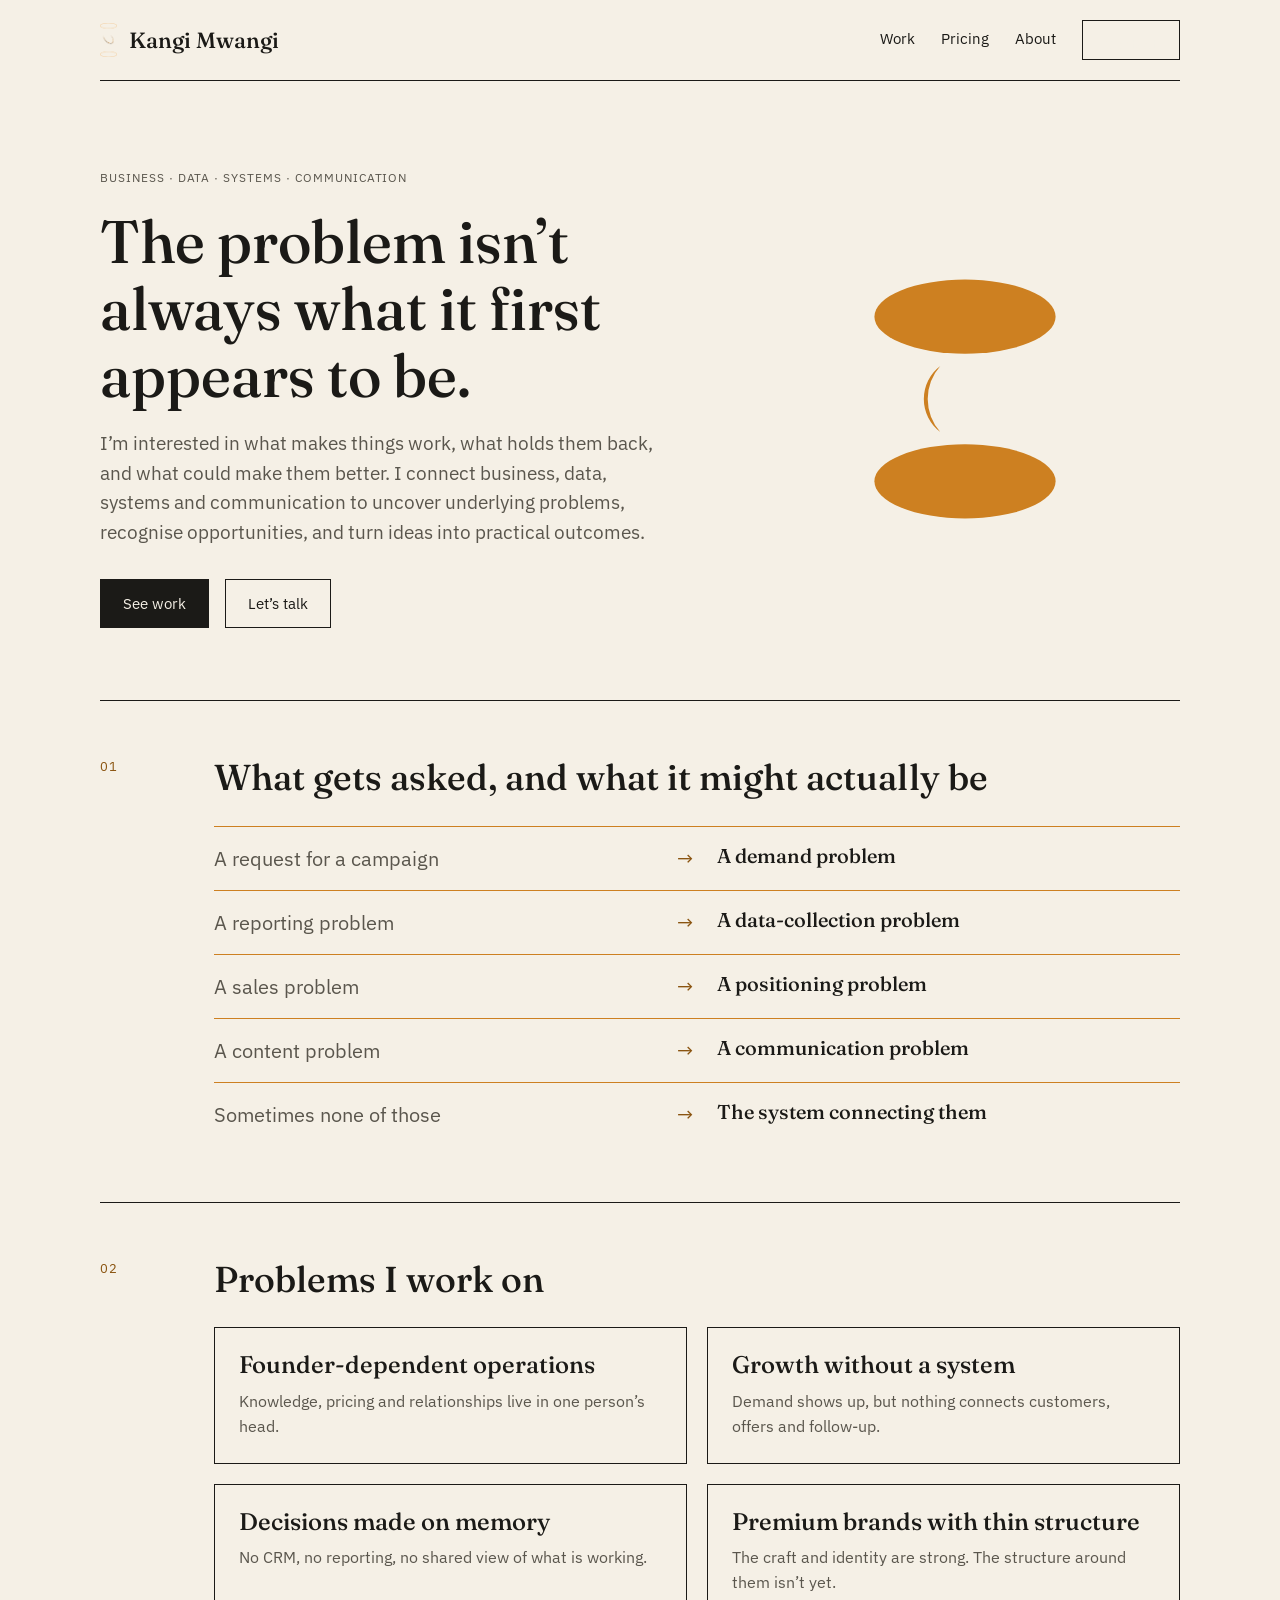
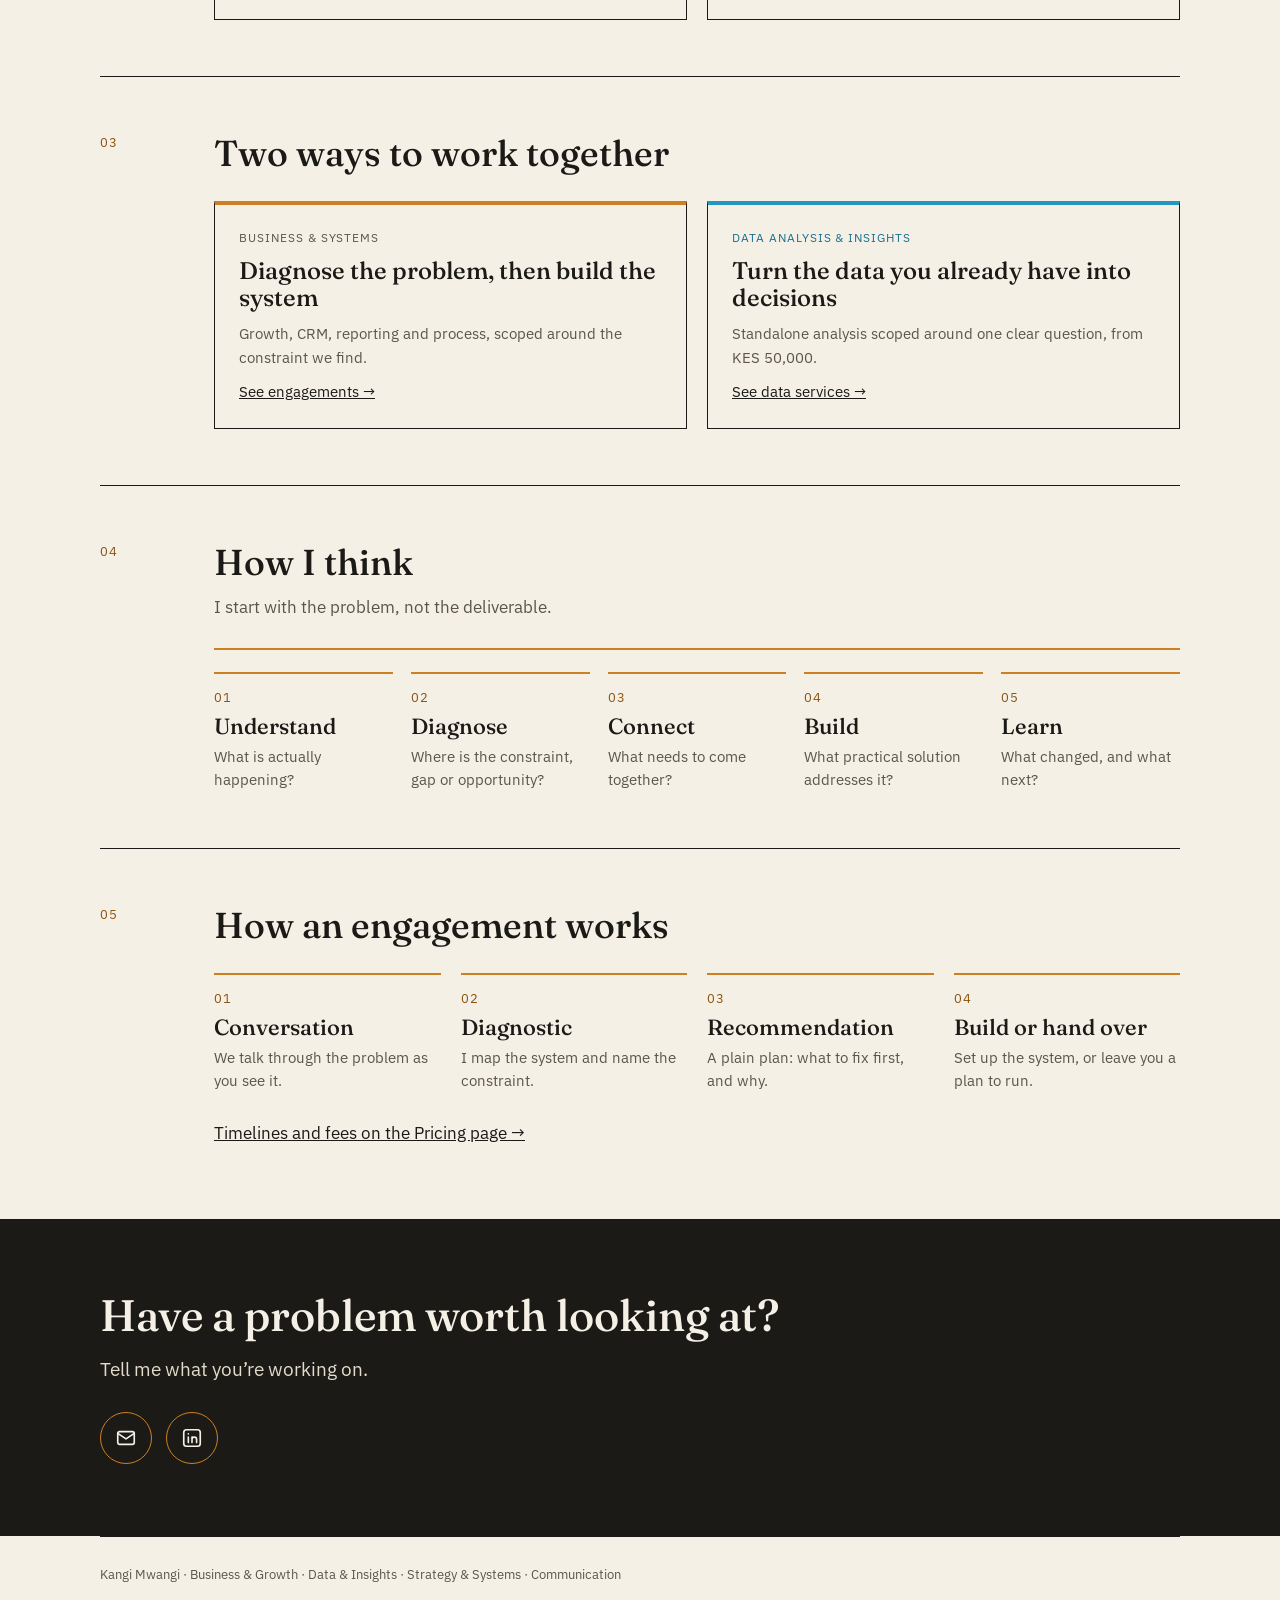
==== index.html @ bd49ee06 "Add files via upload" ====
<!doctype html><html lang="en"><head><meta charset="utf-8"><meta name="viewport" content="width=device-width,initial-scale=1"><title>Kangi Mwangi — Business, data, systems and communication</title><meta name="description" content="Business growth, systems and data analysis for small businesses and organisations whose problem is not fully defined yet."><link rel="icon" href="favicon.png"><link rel="preconnect" href="https://fonts.googleapis.com"><link href="https://fonts.googleapis.com/css2?family=Fraunces:wght@400;500&family=IBM+Plex+Sans:wght@400;500&display=swap" rel="stylesheet"><link rel="stylesheet" href="style.css"><script>document.documentElement.classList.add("js")</script></head><body><div class="w"><header class="nav"><a class="brand" href="index.html"><img src="logo-mark.png" alt="">Kangi Mwangi</a><nav><a href="work.html">Work</a><a href="pricing.html">Pricing</a><a href="about.html">About</a><a class="btn" href="#contact">Contact</a></nav></header></div><main><div class="w"><section class="hero"><div><div class="tag">Business · Data · Systems · Communication</div><h1>The problem isn’t always what it first appears to be.</h1><p class="mut">I’m interested in what makes things work, what holds them back, and what could make them better. I connect business, data, systems and communication to uncover underlying problems, recognise opportunities, and turn ideas into practical outcomes.</p><p style="margin-top:32px;display:flex;gap:16px;flex-wrap:wrap"><a class="btn" href="work.html">See work</a><a class="btn o" href="#contact">Let’s talk</a></p></div><svg class="mark" viewBox="0 0 34 34" role="img" aria-label="Kangi Mwangi logo mark"><ellipse class="t" cx="17" cy="7" rx="11" ry="4.5" fill="#CD8021"/><ellipse class="b" cx="17" cy="27" rx="11" ry="4.5" fill="#CD8021"/><path class="c" d="M14 13a5 5 0 0 0 0 8a6 6 0 0 1 0-8z" fill="#CD8021"/></svg></section>
<section class="sec"><div class="n">01</div><div><h2>What gets asked, and what it might actually be</h2><div style="margin-top:28px"><div class="row rv" style="--d:0.0s"><span class="mut">A request for a campaign</span><i>→</i><b>A demand problem</b></div><div class="row rv" style="--d:0.08s"><span class="mut">A reporting problem</span><i>→</i><b>A data-collection problem</b></div><div class="row rv" style="--d:0.16s"><span class="mut">A sales problem</span><i>→</i><b>A positioning problem</b></div><div class="row rv" style="--d:0.24s"><span class="mut">A content problem</span><i>→</i><b>A communication problem</b></div><div class="row rv" style="--d:0.32s"><span class="mut">Sometimes none of those</span><i>→</i><b>The system connecting them</b></div></div></div></section>
<section class="sec"><div class="n">02</div><div><h2>Problems I work on</h2><div class="g2"><div class="card rv" style="--d:0.0s"><h3>Founder-dependent operations</h3><p class="mut">Knowledge, pricing and relationships live in one person’s head.</p></div><div class="card rv" style="--d:0.08s"><h3>Growth without a system</h3><p class="mut">Demand shows up, but nothing connects customers, offers and follow-up.</p></div><div class="card rv" style="--d:0.16s"><h3>Decisions made on memory</h3><p class="mut">No CRM, no reporting, no shared view of what is working.</p></div><div class="card rv" style="--d:0.24s"><h3>Premium brands with thin structure</h3><p class="mut">The craft and identity are strong. The structure around them isn’t yet.</p></div></div></div></section>
<section class="sec"><div class="n">03</div><div><h2>Two ways to work together</h2><div class="g2"><div class="card pc rv"><div class="tag">Business &amp; systems</div><h3 style="margin:10px 0">Diagnose the problem, then build the system</h3><p class="mut">Growth, CRM, reporting and process, scoped around the constraint we find.</p><p><a href="pricing.html">See engagements →</a></p></div><div class="card pc d rv" style="--d:.1s"><div class="tag" style="color:var(--db)">Data Analysis &amp; Insights</div><h3 style="margin:10px 0">Turn the data you already have into decisions</h3><p class="mut">Standalone analysis scoped around one clear question, from KES 50,000.</p><p><a href="pricing.html#data">See data services →</a></p></div></div></div></section>
<section class="sec"><div class="n">04</div><div><h2>How I think</h2><p class="mut" style="margin:12px 0 28px">I start with the problem, not the deliverable.</p><div class="line"></div><div class="g5"><div class="st rv" style="--d:0.0s"><div class="n">01</div><h3>Understand</h3><p>What is actually happening?</p></div><div class="st rv" style="--d:0.12s"><div class="n">02</div><h3>Diagnose</h3><p>Where is the constraint, gap or opportunity?</p></div><div class="st rv" style="--d:0.24s"><div class="n">03</div><h3>Connect</h3><p>What needs to come together?</p></div><div class="st rv" style="--d:0.36s"><div class="n">04</div><h3>Build</h3><p>What practical solution addresses it?</p></div><div class="st rv" style="--d:0.48s"><div class="n">05</div><h3>Learn</h3><p>What changed, and what next?</p></div></div></div></section>
<section class="sec"><div class="n">05</div><div><h2>How an engagement works</h2><div class="g4"><div class="st rv" style="--d:0.0s"><div class="n">01</div><h3>Conversation</h3><p>We talk through the problem as you see it.</p></div><div class="st rv" style="--d:0.12s"><div class="n">02</div><h3>Diagnostic</h3><p>I map the system and name the constraint.</p></div><div class="st rv" style="--d:0.24s"><div class="n">03</div><h3>Recommendation</h3><p>A plain plan: what to fix first, and why.</p></div><div class="st rv" style="--d:0.36s"><div class="n">04</div><h3>Build or hand over</h3><p>Set up the system, or leave you a plan to run.</p></div></div><p style="margin-top:28px"><a href="pricing.html">Timelines and fees on the Pricing page →</a></p></div></section></div></main><section class="cta" id="contact"><div class="w"><h2>Have a problem worth looking at?</h2><p>Tell me what you’re working on.</p><div class="ic"><a href="mailto:kangivictormwangi@gmail.com" aria-label="Email Kangi"><svg width="22" height="22" viewBox="0 0 24 24" fill="none" stroke="currentColor" stroke-width="1.8" stroke-linecap="round" stroke-linejoin="round" aria-hidden="true"><rect x="3" y="5" width="18" height="14" rx="2"/><path d="M3 7l9 6 9-6"/></svg></a><a href="https://www.linkedin.com/in/kangi-mwangi" aria-label="Kangi on LinkedIn" target="_blank" rel="noopener"><svg width="22" height="22" viewBox="0 0 24 24" fill="none" stroke="currentColor" stroke-width="1.8" stroke-linecap="round" stroke-linejoin="round" aria-hidden="true"><rect x="3" y="3" width="18" height="18" rx="3"/><path d="M8 11v6M8 7.5v.01M12 17v-6M12 13.5c0-1.5 1-2.5 2.5-2.5S17 12 17 13.5V17"/></svg></a></div></div></section><div class="w"><footer>Kangi Mwangi · Business &amp; Growth · Data &amp; Insights · Strategy &amp; Systems · Communication</footer></div><script src="main.js"></script></body></html>
---- style.css ----
:root{--bg:#F5F0E6;--ink:#1B1A17;--mut:#5A564D;--gold:#CD8021;--dg:#8A5410;--blue:#2596BE;--db:#1B6F8F;--sand:#E4DCCB}
*{box-sizing:border-box}body{margin:0;background:var(--bg);color:var(--ink);font:400 17px/1.55 "IBM Plex Sans",system-ui,sans-serif}
h1,h2,h3{font-family:Fraunces,Georgia,serif;font-weight:500;margin:0;line-height:1.12}a{color:var(--ink)}
.w{max-width:1160px;margin:0 auto;padding:0 40px}.mut{color:var(--mut)}
.nav{display:flex;align-items:center;justify-content:space-between;flex-wrap:wrap;gap:12px;padding:20px 0;border-bottom:1px solid var(--ink)}
.brand{display:flex;align-items:center;gap:12px;text-decoration:none;font:500 22px Fraunces,serif}.brand img{height:34px;width:auto}
.nav nav{display:flex;align-items:center;gap:26px;font-size:15px}.nav nav a{text-decoration:none;padding-bottom:3px;background:linear-gradient(var(--gold),var(--gold)) 0 100%/0 2px no-repeat;transition:background-size .3s}
.nav nav a:hover,.nav nav a[aria-current]{background-size:100% 2px}
.btn{display:inline-block;padding:12px 22px;background:var(--ink);color:var(--bg)!important;text-decoration:none!important;font-size:15px;border:1px solid var(--ink);transition:transform .2s}.btn:hover{transform:translateY(-2px)}.btn.o{background:none;color:var(--ink)!important}
.tag{font-size:12px;letter-spacing:.08em;text-transform:uppercase;color:var(--mut)}
.hero{display:grid;grid-template-columns:1.4fr 1fr;gap:48px;align-items:center;padding:88px 0 72px}.hero h1{font-size:clamp(38px,5.4vw,60px);margin:20px 0}.hero p{font-size:19px;max-width:560px;margin:0}
.mark{width:100%;max-width:280px;margin:auto;overflow:visible}.mark *{transform-box:fill-box;transform-origin:center}
.mark .t{transform:translateY(calc(var(--p,0)*-26px))}.mark .b{transform:translateY(calc(var(--p,0)*26px))}.mark .c{transform:rotate(calc(var(--p,0)*70deg))}
.sec{display:grid;grid-template-columns:90px 1fr;gap:24px;padding:56px 0;border-top:1px solid var(--ink)}.n{font-size:13px;color:var(--dg);letter-spacing:.08em}
.sec h2,.ph h1{font-size:clamp(28px,3.6vw,36px)}.g2{display:grid;grid-template-columns:1fr 1fr;gap:20px;margin-top:28px}.g3{display:grid;grid-template-columns:repeat(3,1fr);gap:20px}.g4{display:grid;grid-template-columns:repeat(4,1fr);gap:20px;margin-top:28px}.g5{display:grid;grid-template-columns:repeat(5,1fr);gap:18px}
.card{border:1px solid var(--ink);padding:24px;transition:transform .25s,box-shadow .25s}.card:hover{transform:translateY(-4px);box-shadow:6px 6px 0 var(--gold)}.card.d:hover{box-shadow:6px 6px 0 var(--blue)}.card h3{font-size:24px}.card p{margin:10px 0 0;font-size:16px}
.row{display:grid;grid-template-columns:1fr 40px 1fr;padding:16px 0;border-top:1px solid var(--gold);font-size:20px}.row b{font:500 20px Fraunces,serif;color:var(--ink)}.row i{color:var(--dg);font-style:normal;transition:transform .5s}.js .row:not(.in) i{transform:translateX(-14px)}
.st{border-top:2px solid var(--gold);padding-top:14px}.st h3{font-size:22px;margin:6px 0}.st p{margin:0;font-size:15px;color:var(--mut)}
.line{height:2px;background:var(--gold);margin-bottom:22px;transform-origin:left;transition:transform 1.4s}.js .line:not(.in){transform:scaleX(0)}
.js .rv{opacity:0;transform:translateY(18px);transition:opacity .7s var(--d,0s),transform .7s var(--d,0s)}.js .rv.in{opacity:1;transform:none}
.cta{background:var(--ink);color:var(--bg);padding:72px 0}.cta h2{font-size:clamp(30px,4vw,44px)}.cta p{color:var(--sand);font-size:19px;margin:14px 0 28px}
.ic{display:flex;gap:14px}.ic a{display:inline-flex;width:52px;height:52px;align-items:center;justify-content:center;border:1px solid var(--gold);border-radius:50%;color:var(--bg);transition:background .2s,color .2s}.ic a:hover{background:var(--gold);color:var(--ink)}
footer{padding:28px 0;border-top:1px solid var(--ink);font-size:13px;color:var(--mut)}
.ph{padding:64px 0 40px}.ph h1{font-size:clamp(34px,5vw,54px);margin:14px 0}.ph p{font-size:19px;max-width:640px;color:var(--mut);margin:0}
.ent{display:grid;grid-template-columns:1fr 1.1fr;gap:36px}.ent img{width:100%;height:100%;min-height:240px;max-height:340px;object-fit:cover;background:var(--sand)}.ent img.lg{object-fit:contain;padding:48px}
.ent h2{font-size:32px;margin:12px 0}.pill{border:1px solid var(--gold);color:var(--dg);font:12px "IBM Plex Sans";padding:3px 10px;margin-left:10px;vertical-align:middle}
.stat{font:500 28px Fraunces,serif;margin:16px 0 0}details{margin-top:18px;border-top:1px solid var(--gold);padding-top:12px}summary{cursor:pointer;font-weight:500}details p,details ul{font-size:16px;color:var(--mut)}
.pc .pr{font:500 22px Fraunces,serif;color:var(--dg);margin:0 0 14px}.d .pr{color:var(--db)}.pc{border-top:4px solid var(--gold)}.pc.d{border-top-color:var(--blue)}.pc p{font-size:15px;line-height:1.6}
@media(max-width:800px){.w{padding:0 22px}.hero,.ent,.g2,.g3,.g4,.g5,.sec{grid-template-columns:1fr}.sec{gap:10px}.mark{max-width:160px}}
@media(prefers-reduced-motion:reduce){*{transition:none!important}}
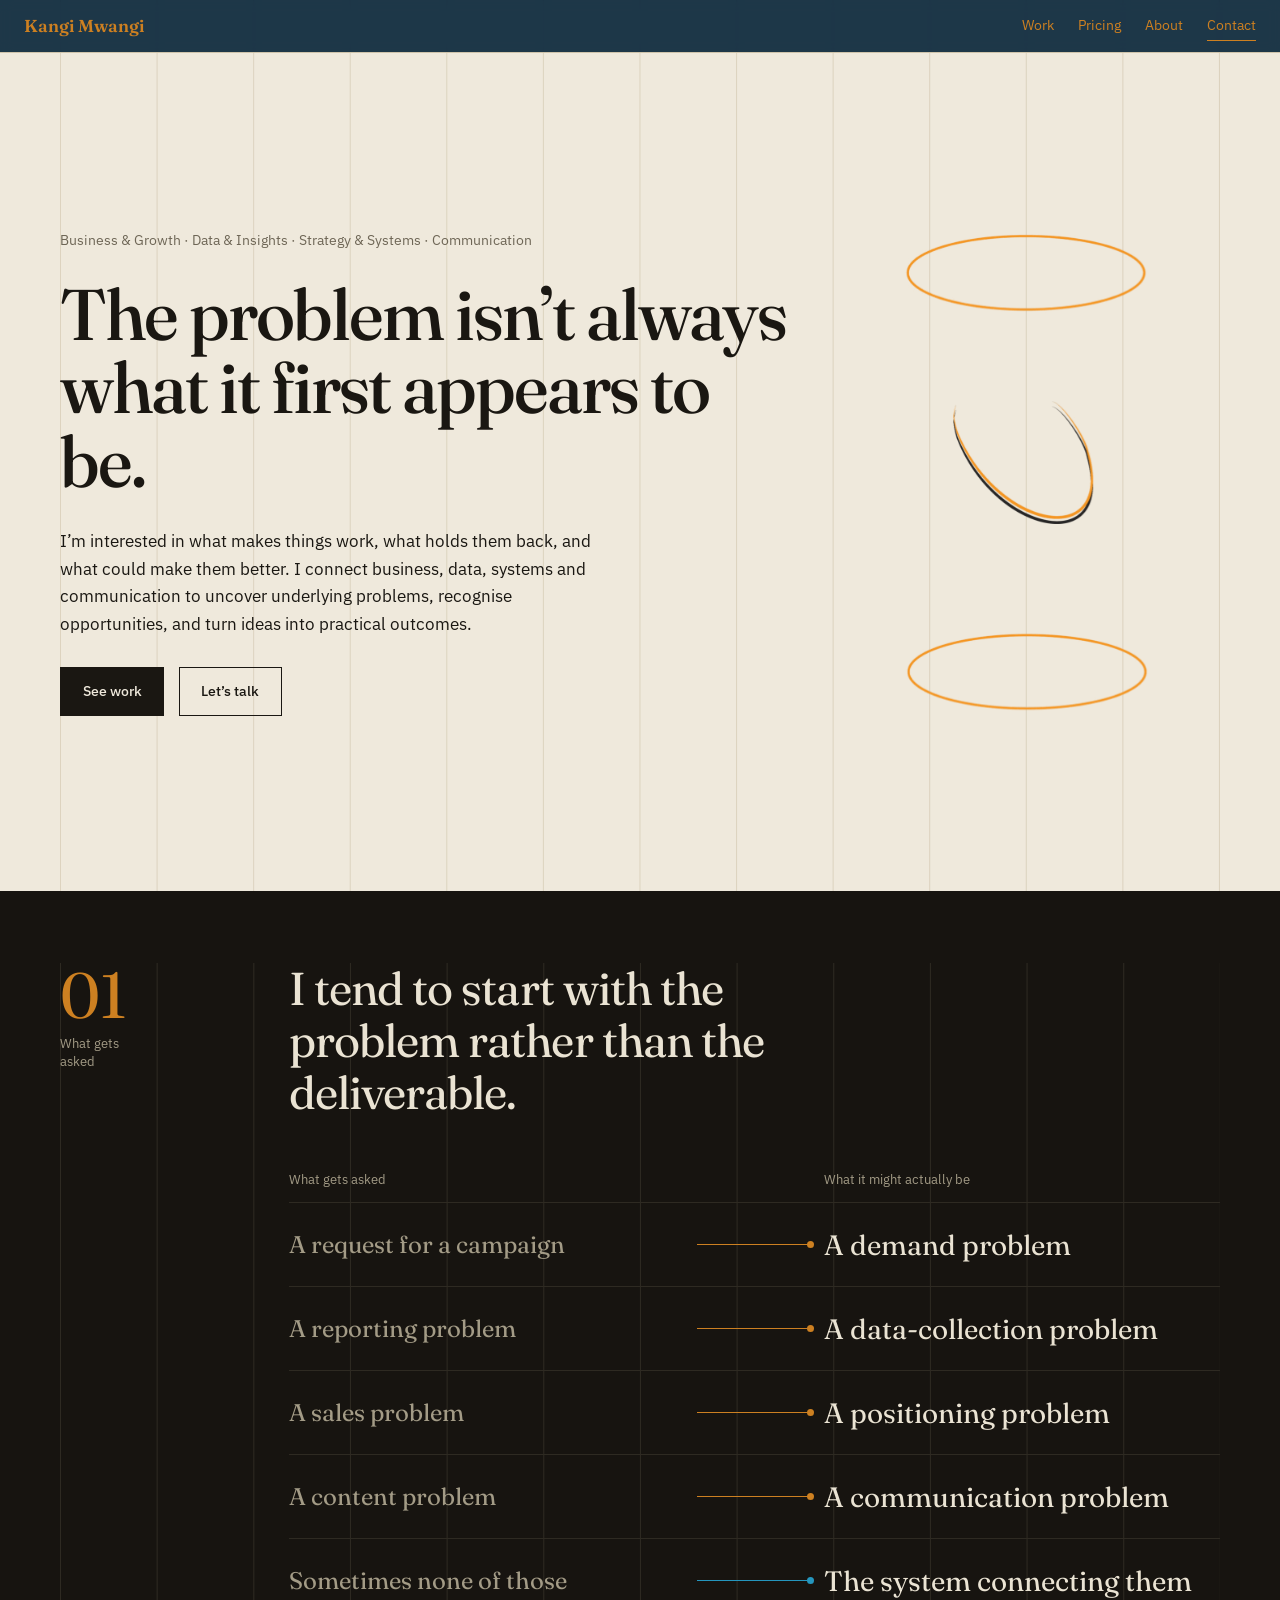
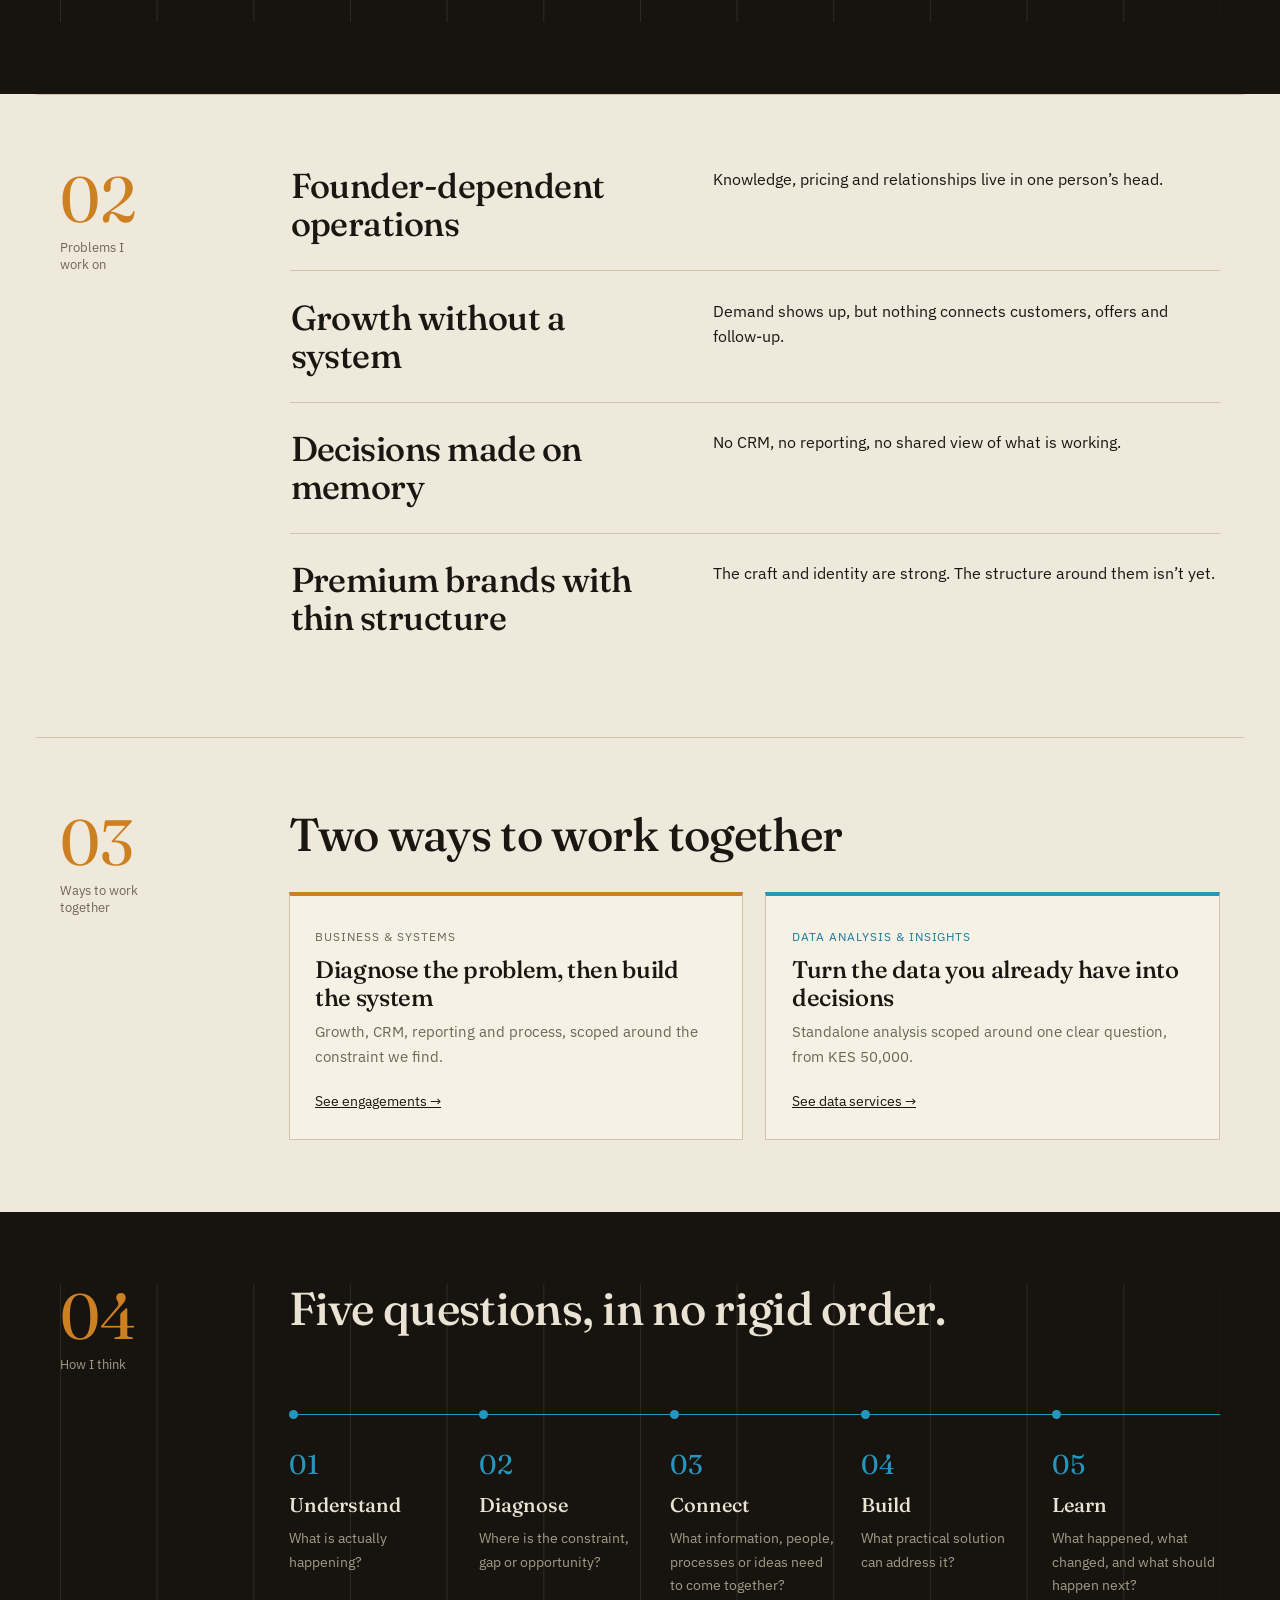
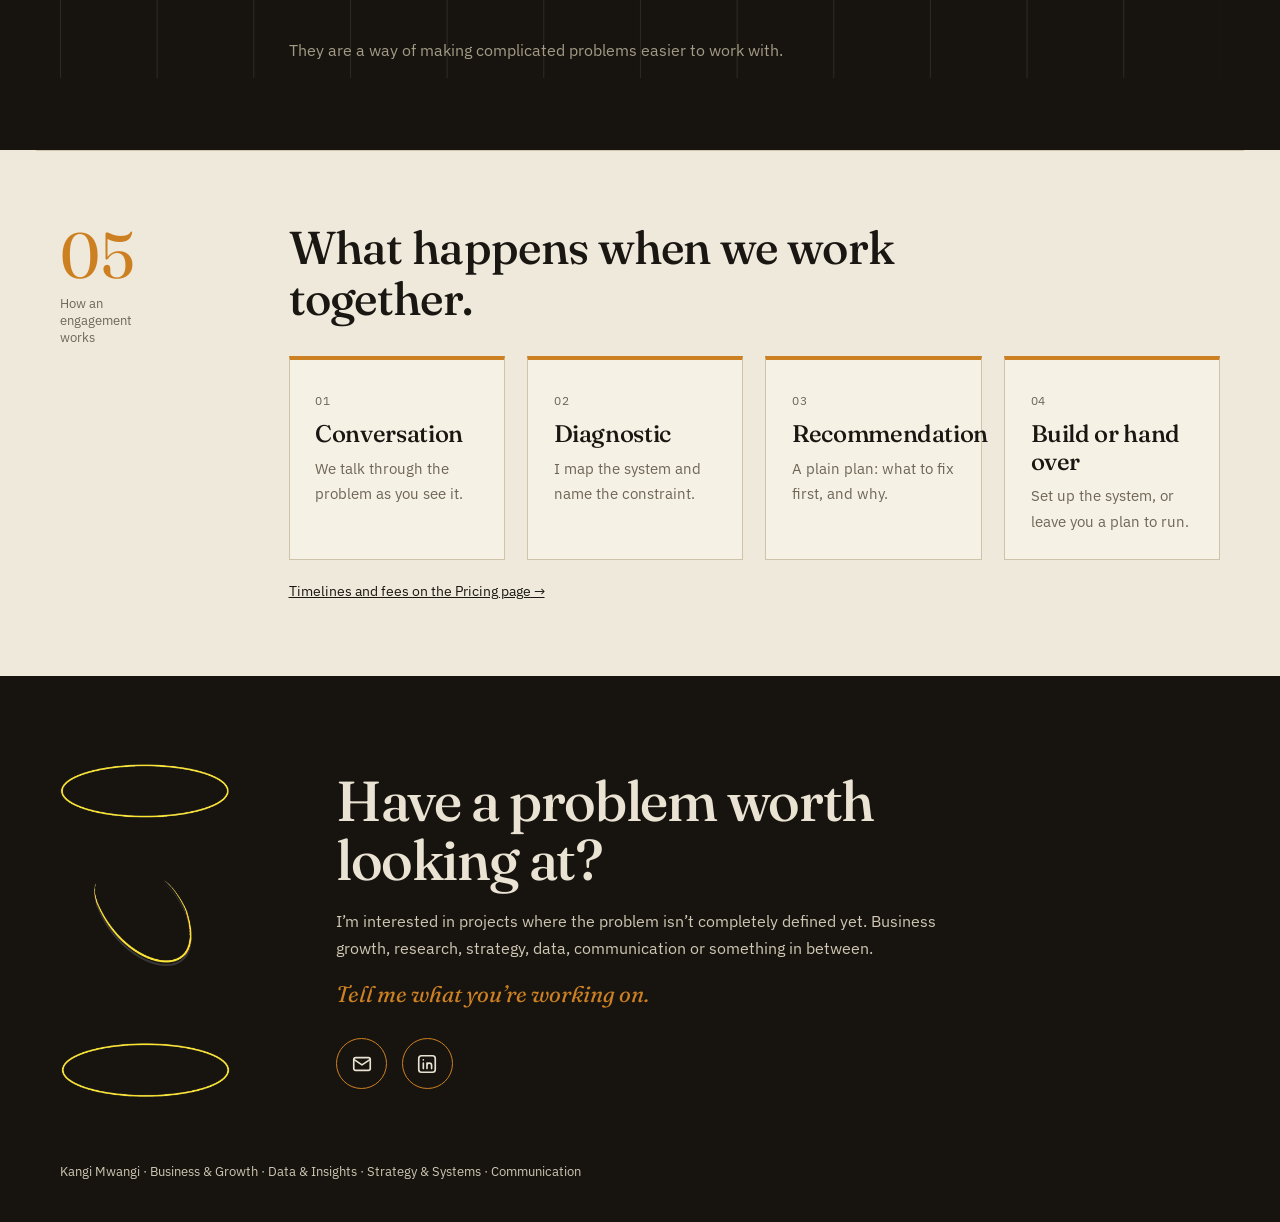
==== commit f866af3f: "Add files via upload" ====
--- a/index.html
+++ b/index.html
@@ -1,6 +1,36 @@
-<!doctype html><html lang="en"><head><meta charset="utf-8"><meta name="viewport" content="width=device-width,initial-scale=1"><title>Kangi Mwangi — Business, data, systems and communication</title><meta name="description" content="Business growth, systems and data analysis for small businesses and organisations whose problem is not fully defined yet."><link rel="icon" href="favicon.png"><link rel="preconnect" href="https://fonts.googleapis.com"><link href="https://fonts.googleapis.com/css2?family=Fraunces:wght@400;500&family=IBM+Plex+Sans:wght@400;500&display=swap" rel="stylesheet"><link rel="stylesheet" href="style.css"><script>document.documentElement.classList.add("js")</script></head><body><div class="w"><header class="nav"><a class="brand" href="index.html"><img src="logo-mark.png" alt="">Kangi Mwangi</a><nav><a href="work.html">Work</a><a href="pricing.html">Pricing</a><a href="about.html">About</a><a class="btn" href="#contact">Contact</a></nav></header></div><main><div class="w"><section class="hero"><div><div class="tag">Business · Data · Systems · Communication</div><h1>The problem isn’t always what it first appears to be.</h1><p class="mut">I’m interested in what makes things work, what holds them back, and what could make them better. I connect business, data, systems and communication to uncover underlying problems, recognise opportunities, and turn ideas into practical outcomes.</p><p style="margin-top:32px;display:flex;gap:16px;flex-wrap:wrap"><a class="btn" href="work.html">See work</a><a class="btn o" href="#contact">Let’s talk</a></p></div><svg class="mark" viewBox="0 0 34 34" role="img" aria-label="Kangi Mwangi logo mark"><ellipse class="t" cx="17" cy="7" rx="11" ry="4.5" fill="#CD8021"/><ellipse class="b" cx="17" cy="27" rx="11" ry="4.5" fill="#CD8021"/><path class="c" d="M14 13a5 5 0 0 0 0 8a6 6 0 0 1 0-8z" fill="#CD8021"/></svg></section>
-<section class="sec"><div class="n">01</div><div><h2>What gets asked, and what it might actually be</h2><div style="margin-top:28px"><div class="row rv" style="--d:0.0s"><span class="mut">A request for a campaign</span><i>→</i><b>A demand problem</b></div><div class="row rv" style="--d:0.08s"><span class="mut">A reporting problem</span><i>→</i><b>A data-collection problem</b></div><div class="row rv" style="--d:0.16s"><span class="mut">A sales problem</span><i>→</i><b>A positioning problem</b></div><div class="row rv" style="--d:0.24s"><span class="mut">A content problem</span><i>→</i><b>A communication problem</b></div><div class="row rv" style="--d:0.32s"><span class="mut">Sometimes none of those</span><i>→</i><b>The system connecting them</b></div></div></div></section>
-<section class="sec"><div class="n">02</div><div><h2>Problems I work on</h2><div class="g2"><div class="card rv" style="--d:0.0s"><h3>Founder-dependent operations</h3><p class="mut">Knowledge, pricing and relationships live in one person’s head.</p></div><div class="card rv" style="--d:0.08s"><h3>Growth without a system</h3><p class="mut">Demand shows up, but nothing connects customers, offers and follow-up.</p></div><div class="card rv" style="--d:0.16s"><h3>Decisions made on memory</h3><p class="mut">No CRM, no reporting, no shared view of what is working.</p></div><div class="card rv" style="--d:0.24s"><h3>Premium brands with thin structure</h3><p class="mut">The craft and identity are strong. The structure around them isn’t yet.</p></div></div></div></section>
-<section class="sec"><div class="n">03</div><div><h2>Two ways to work together</h2><div class="g2"><div class="card pc rv"><div class="tag">Business &amp; systems</div><h3 style="margin:10px 0">Diagnose the problem, then build the system</h3><p class="mut">Growth, CRM, reporting and process, scoped around the constraint we find.</p><p><a href="pricing.html">See engagements →</a></p></div><div class="card pc d rv" style="--d:.1s"><div class="tag" style="color:var(--db)">Data Analysis &amp; Insights</div><h3 style="margin:10px 0">Turn the data you already have into decisions</h3><p class="mut">Standalone analysis scoped around one clear question, from KES 50,000.</p><p><a href="pricing.html#data">See data services →</a></p></div></div></div></section>
-<section class="sec"><div class="n">04</div><div><h2>How I think</h2><p class="mut" style="margin:12px 0 28px">I start with the problem, not the deliverable.</p><div class="line"></div><div class="g5"><div class="st rv" style="--d:0.0s"><div class="n">01</div><h3>Understand</h3><p>What is actually happening?</p></div><div class="st rv" style="--d:0.12s"><div class="n">02</div><h3>Diagnose</h3><p>Where is the constraint, gap or opportunity?</p></div><div class="st rv" style="--d:0.24s"><div class="n">03</div><h3>Connect</h3><p>What needs to come together?</p></div><div class="st rv" style="--d:0.36s"><div class="n">04</div><h3>Build</h3><p>What practical solution addresses it?</p></div><div class="st rv" style="--d:0.48s"><div class="n">05</div><h3>Learn</h3><p>What changed, and what next?</p></div></div></div></section>
-<section class="sec"><div class="n">05</div><div><h2>How an engagement works</h2><div class="g4"><div class="st rv" style="--d:0.0s"><div class="n">01</div><h3>Conversation</h3><p>We talk through the problem as you see it.</p></div><div class="st rv" style="--d:0.12s"><div class="n">02</div><h3>Diagnostic</h3><p>I map the system and name the constraint.</p></div><div class="st rv" style="--d:0.24s"><div class="n">03</div><h3>Recommendation</h3><p>A plain plan: what to fix first, and why.</p></div><div class="st rv" style="--d:0.36s"><div class="n">04</div><h3>Build or hand over</h3><p>Set up the system, or leave you a plan to run.</p></div></div><p style="margin-top:28px"><a href="pricing.html">Timelines and fees on the Pricing page →</a></p></div></section></div></main><section class="cta" id="contact"><div class="w"><h2>Have a problem worth looking at?</h2><p>Tell me what you’re working on.</p><div class="ic"><a href="mailto:kangivictormwangi@gmail.com" aria-label="Email Kangi"><svg width="22" height="22" viewBox="0 0 24 24" fill="none" stroke="currentColor" stroke-width="1.8" stroke-linecap="round" stroke-linejoin="round" aria-hidden="true"><rect x="3" y="5" width="18" height="14" rx="2"/><path d="M3 7l9 6 9-6"/></svg></a><a href="https://www.linkedin.com/in/kangi-mwangi" aria-label="Kangi on LinkedIn" target="_blank" rel="noopener"><svg width="22" height="22" viewBox="0 0 24 24" fill="none" stroke="currentColor" stroke-width="1.8" stroke-linecap="round" stroke-linejoin="round" aria-hidden="true"><rect x="3" y="3" width="18" height="18" rx="3"/><path d="M8 11v6M8 7.5v.01M12 17v-6M12 13.5c0-1.5 1-2.5 2.5-2.5S17 12 17 13.5V17"/></svg></a></div></div></section><div class="w"><footer>Kangi Mwangi · Business &amp; Growth · Data &amp; Insights · Strategy &amp; Systems · Communication</footer></div><script src="main.js"></script></body></html>+<!DOCTYPE html>
+<html lang="en">
+<head>
+<meta charset="UTF-8">
+<meta name="viewport" content="width=device-width, initial-scale=1.0">
+<title>Kangi Mwangi — Business, data, systems and communication</title><meta name="description" content="Business growth, systems and data analysis for small businesses and organisations.">
+<link rel="preconnect" href="https://fonts.googleapis.com">
+<link rel="preconnect" href="https://fonts.gstatic.com" crossorigin>
+<link href="https://fonts.googleapis.com/css2?family=Fraunces:ital,opsz,wght@0,9..144,400;0,9..144,500;0,9..144,600;1,9..144,400;1,9..144,500&family=IBM+Plex+Sans:wght@400;500;600&display=swap" rel="stylesheet">
+<link rel="stylesheet" href="style.css">
+<link rel="icon" href="favicon.png" type="image/x-icon">   
+</head><body><div class="gridlines" aria-hidden="true"></div><div class="gridglow" aria-hidden="true"></div><nav class="topnav" aria-label="Main"><a class="wordmark" href="index.html"><span>Kangi Mwangi</span></a><div class="navlinks"><a href="work.html">Work</a><a href="pricing.html">Pricing</a><a href="about.html">About</a><a href="#contact">Contact</a></div></nav><header id="top" class="hero"><div class="hero-text"><p class="kicker rise" style="--i:1">Business &amp; Growth · Data &amp; Insights · Strategy &amp; Systems · Communication</p><h1 class="rise" style="--i:2">The problem isn’t always what it first appears to be.</h1><p class="lede rise" style="--i:3">I’m interested in what makes things work, what holds them back, and what could make them better. I connect business, data, systems and communication to uncover underlying problems, recognise opportunities, and turn ideas into practical outcomes.</p><div class="actions rise" style="--i:4"><a class="btn btn-solid" href="work.html">See work</a><a class="btn" href="#contact">Let’s talk</a></div></div><div class="hero-mark" aria-hidden="true">
+    <div class="mark">
+      <span class="p p-top"><img src="mark-top.png" alt=""></span>
+      <span class="p p-mid"><img src="mark-mid.png" alt=""></span>
+      <span class="p p-bot"><img src="mark-bot.png" alt=""></span>
+    </div>
+  </div>
+</header><main><section id="reframe" class="dark"><div class="row"><div class="rail"><span class="rail-num">01</span><span class="rail-label">What gets asked</span></div><div class="main wide"><p class="big-lede">I tend to start with the problem rather than the deliverable.</p><div class="reframe diagram" data-reveal>
+        <div class="rf-head"><span>What gets asked</span><span></span><span>What it might actually be</span></div>
+        <div class="rf-row" style="--d:.1s"><span class="rf-ask">A request for a campaign</span><span class="rf-line"></span><span class="rf-real">A demand problem</span></div>
+        <div class="rf-row" style="--d:.4s"><span class="rf-ask">A reporting problem</span><span class="rf-line"></span><span class="rf-real">A data-collection problem</span></div>
+        <div class="rf-row" style="--d:.7s"><span class="rf-ask">A sales problem</span><span class="rf-line"></span><span class="rf-real">A positioning problem</span></div>
+        <div class="rf-row" style="--d:1s"><span class="rf-ask">A content problem</span><span class="rf-line"></span><span class="rf-real">A communication problem</span></div>
+        <div class="rf-row last" style="--d:1.4s"><span class="rf-ask">Sometimes none of those</span><span class="rf-line"></span><span class="rf-real">The system connecting them</span></div>
+      </div></div></div></section><section id="problems"><div class="row"><div class="rail"><span class="rail-num">02</span><span class="rail-label">Problems I work on</span></div><div class="main wide"><article class="focus-item"><h3>Founder-dependent operations</h3><div><p>Knowledge, pricing and relationships live in one person’s head.</p></div></article><article class="focus-item"><h3>Growth without a system</h3><div><p>Demand shows up, but nothing connects customers, offers and follow-up.</p></div></article><article class="focus-item"><h3>Decisions made on memory</h3><div><p>No CRM, no reporting, no shared view of what is working.</p></div></article><article class="focus-item"><h3>Premium brands with thin structure</h3><div><p>The craft and identity are strong. The structure around them isn’t yet.</p></div></article></div></div></section><section id="ways"><div class="row"><div class="rail"><span class="rail-num">03</span><span class="rail-label">Ways to work together</span></div><div class="main wide"><h3 class="section-title">Two ways to work together</h3><div class="g2c" data-reveal><div class="card " style="--i:0"><span class="k">Business &amp; systems</span><h3>Diagnose the problem, then build the system</h3><p>Growth, CRM, reporting and process, scoped around the constraint we find.</p><a class="more" href="pricing.html">See engagements →</a></div><div class="card d" style="--i:1"><span class="k">Data Analysis &amp; Insights</span><h3>Turn the data you already have into decisions</h3><p>Standalone analysis scoped around one clear question, from KES 50,000.</p><a class="more" href="pricing.html#data">See data services →</a></div></div></div></div></section><section id="think" class="dark"><div class="row"><div class="rail"><span class="rail-num">04</span><span class="rail-label">How I think</span></div><div class="main wide"><h3 class="section-title">Five questions, in no rigid order.</h3><ol class="steps diagram" data-reveal>
+        <li style="--d:.2s"><span class="pnum">01</span><strong>Understand</strong><p>What is actually happening?</p></li>
+        <li style="--d:.6s"><span class="pnum">02</span><strong>Diagnose</strong><p>Where is the constraint, gap or opportunity?</p></li>
+        <li style="--d:1s"><span class="pnum">03</span><strong>Connect</strong><p>What information, people, processes or ideas need to come together?</p></li>
+        <li style="--d:1.4s"><span class="pnum">04</span><strong>Build</strong><p>What practical solution can address it?</p></li>
+        <li style="--d:1.8s"><span class="pnum">05</span><strong>Learn</strong><p>What happened, what changed, and what should happen next?</p></li>
+      </ol><p class="quiet">They are a way of making complicated problems easier to work with.</p></div></div></section><section id="engage"><div class="row"><div class="rail"><span class="rail-num">05</span><span class="rail-label">How an engagement works</span></div><div class="main wide"><h3 class="section-title">What happens when we work together.</h3><div class="g4c" data-reveal><div class="card " style="--i:0"><span class="k">01</span><h3>Conversation</h3><p>We talk through the problem as you see it.</p></div><div class="card " style="--i:1"><span class="k">02</span><h3>Diagnostic</h3><p>I map the system and name the constraint.</p></div><div class="card " style="--i:2"><span class="k">03</span><h3>Recommendation</h3><p>A plain plan: what to fix first, and why.</p></div><div class="card " style="--i:3"><span class="k">04</span><h3>Build or hand over</h3><p>Set up the system, or leave you a plan to run.</p></div></div><a class="more" href="pricing.html">Timelines and fees on the Pricing page →</a></div></div></section></main><footer id="contact" class="dark contact"><div class="contact-in"><div class="foot-mark mark" aria-hidden="true" data-reveal>
+      <span class="p p-top"><img src="mark-top.png" alt=""></span>
+      <span class="p p-mid"><img src="mark-mid.png" alt=""></span>
+      <span class="p p-bot"><img src="mark-bot.png" alt=""></span>
+    </div><div><h2>Have a problem worth looking at?</h2><p>I’m interested in projects where the problem isn’t completely defined yet. Business growth, research, strategy, data, communication or something in between.</p><p class="ask">Tell me what you’re working on.</p><div class="ic"><a href="mailto:kangivictormwangi@gmail.com" aria-label="Email Kangi"><svg width="22" height="22" viewBox="0 0 24 24" fill="none" stroke="currentColor" stroke-width="1.8" stroke-linecap="round" stroke-linejoin="round" aria-hidden="true"><rect x="3" y="5" width="18" height="14" rx="2"/><path d="M3 7l9 6 9-6"/></svg></a><a href="https://linkedin.com/in/kangi-mwangi" aria-label="Kangi on LinkedIn" target="_blank" rel="noopener"><svg width="22" height="22" viewBox="0 0 24 24" fill="none" stroke="currentColor" stroke-width="1.8" stroke-linecap="round" stroke-linejoin="round" aria-hidden="true"><rect x="3" y="3" width="18" height="18" rx="3"/><path d="M8 11v6M8 7.5v.01M12 17v-6M12 13.5c0-1.5 1-2.5 2.5-2.5S17 12 17 13.5V17"/></svg></a></div></div></div><p class="foot-line">Kangi Mwangi · Business &amp; Growth · Data &amp; Insights · Strategy &amp; Systems · Communication</p></footer><script src="main.js" defer></script></body></html>
--- a/style.css
+++ b/style.css
@@ -1,30 +1,303 @@
-:root{--bg:#F5F0E6;--ink:#1B1A17;--mut:#5A564D;--gold:#CD8021;--dg:#8A5410;--blue:#2596BE;--db:#1B6F8F;--sand:#E4DCCB}
-*{box-sizing:border-box}body{margin:0;background:var(--bg);color:var(--ink);font:400 17px/1.55 "IBM Plex Sans",system-ui,sans-serif}
-h1,h2,h3{font-family:Fraunces,Georgia,serif;font-weight:500;margin:0;line-height:1.12}a{color:var(--ink)}
-.w{max-width:1160px;margin:0 auto;padding:0 40px}.mut{color:var(--mut)}
-.nav{display:flex;align-items:center;justify-content:space-between;flex-wrap:wrap;gap:12px;padding:20px 0;border-bottom:1px solid var(--ink)}
-.brand{display:flex;align-items:center;gap:12px;text-decoration:none;font:500 22px Fraunces,serif}.brand img{height:34px;width:auto}
-.nav nav{display:flex;align-items:center;gap:26px;font-size:15px}.nav nav a{text-decoration:none;padding-bottom:3px;background:linear-gradient(var(--gold),var(--gold)) 0 100%/0 2px no-repeat;transition:background-size .3s}
-.nav nav a:hover,.nav nav a[aria-current]{background-size:100% 2px}
-.btn{display:inline-block;padding:12px 22px;background:var(--ink);color:var(--bg)!important;text-decoration:none!important;font-size:15px;border:1px solid var(--ink);transition:transform .2s}.btn:hover{transform:translateY(-2px)}.btn.o{background:none;color:var(--ink)!important}
-.tag{font-size:12px;letter-spacing:.08em;text-transform:uppercase;color:var(--mut)}
-.hero{display:grid;grid-template-columns:1.4fr 1fr;gap:48px;align-items:center;padding:88px 0 72px}.hero h1{font-size:clamp(38px,5.4vw,60px);margin:20px 0}.hero p{font-size:19px;max-width:560px;margin:0}
-.mark{width:100%;max-width:280px;margin:auto;overflow:visible}.mark *{transform-box:fill-box;transform-origin:center}
-.mark .t{transform:translateY(calc(var(--p,0)*-26px))}.mark .b{transform:translateY(calc(var(--p,0)*26px))}.mark .c{transform:rotate(calc(var(--p,0)*70deg))}
-.sec{display:grid;grid-template-columns:90px 1fr;gap:24px;padding:56px 0;border-top:1px solid var(--ink)}.n{font-size:13px;color:var(--dg);letter-spacing:.08em}
-.sec h2,.ph h1{font-size:clamp(28px,3.6vw,36px)}.g2{display:grid;grid-template-columns:1fr 1fr;gap:20px;margin-top:28px}.g3{display:grid;grid-template-columns:repeat(3,1fr);gap:20px}.g4{display:grid;grid-template-columns:repeat(4,1fr);gap:20px;margin-top:28px}.g5{display:grid;grid-template-columns:repeat(5,1fr);gap:18px}
-.card{border:1px solid var(--ink);padding:24px;transition:transform .25s,box-shadow .25s}.card:hover{transform:translateY(-4px);box-shadow:6px 6px 0 var(--gold)}.card.d:hover{box-shadow:6px 6px 0 var(--blue)}.card h3{font-size:24px}.card p{margin:10px 0 0;font-size:16px}
-.row{display:grid;grid-template-columns:1fr 40px 1fr;padding:16px 0;border-top:1px solid var(--gold);font-size:20px}.row b{font:500 20px Fraunces,serif;color:var(--ink)}.row i{color:var(--dg);font-style:normal;transition:transform .5s}.js .row:not(.in) i{transform:translateX(-14px)}
-.st{border-top:2px solid var(--gold);padding-top:14px}.st h3{font-size:22px;margin:6px 0}.st p{margin:0;font-size:15px;color:var(--mut)}
-.line{height:2px;background:var(--gold);margin-bottom:22px;transform-origin:left;transition:transform 1.4s}.js .line:not(.in){transform:scaleX(0)}
-.js .rv{opacity:0;transform:translateY(18px);transition:opacity .7s var(--d,0s),transform .7s var(--d,0s)}.js .rv.in{opacity:1;transform:none}
-.cta{background:var(--ink);color:var(--bg);padding:72px 0}.cta h2{font-size:clamp(30px,4vw,44px)}.cta p{color:var(--sand);font-size:19px;margin:14px 0 28px}
-.ic{display:flex;gap:14px}.ic a{display:inline-flex;width:52px;height:52px;align-items:center;justify-content:center;border:1px solid var(--gold);border-radius:50%;color:var(--bg);transition:background .2s,color .2s}.ic a:hover{background:var(--gold);color:var(--ink)}
-footer{padding:28px 0;border-top:1px solid var(--ink);font-size:13px;color:var(--mut)}
-.ph{padding:64px 0 40px}.ph h1{font-size:clamp(34px,5vw,54px);margin:14px 0}.ph p{font-size:19px;max-width:640px;color:var(--mut);margin:0}
-.ent{display:grid;grid-template-columns:1fr 1.1fr;gap:36px}.ent img{width:100%;height:100%;min-height:240px;max-height:340px;object-fit:cover;background:var(--sand)}.ent img.lg{object-fit:contain;padding:48px}
-.ent h2{font-size:32px;margin:12px 0}.pill{border:1px solid var(--gold);color:var(--dg);font:12px "IBM Plex Sans";padding:3px 10px;margin-left:10px;vertical-align:middle}
-.stat{font:500 28px Fraunces,serif;margin:16px 0 0}details{margin-top:18px;border-top:1px solid var(--gold);padding-top:12px}summary{cursor:pointer;font-weight:500}details p,details ul{font-size:16px;color:var(--mut)}
-.pc .pr{font:500 22px Fraunces,serif;color:var(--dg);margin:0 0 14px}.d .pr{color:var(--db)}.pc{border-top:4px solid var(--gold)}.pc.d{border-top-color:var(--blue)}.pc p{font-size:15px;line-height:1.6}
-@media(max-width:800px){.w{padding:0 22px}.hero,.ent,.g2,.g3,.g4,.g5,.sec{grid-template-columns:1fr}.sec{gap:10px}.mark{max-width:160px}}
-@media(prefers-reduced-motion:reduce){*{transition:none!important}}
+:root{
+  --paper:#EFE9DC;
+  --ink:#1A1712;
+  --gold:#CD8021;
+  --blue:#2596BE;
+  --blue-ink:#1B7A9C;
+  --line:#CFC4AB;
+  --muted:#6E6656;
+  --panel:#171410;
+  --panel-text:#EAE3D3;
+  --panel-muted:#A39B86;
+  --panel-line:#2E2A22;
+  --serif:"Fraunces", Georgia, serif;
+  --sans:"IBM Plex Sans", Helvetica, Arial, sans-serif;
+  --wrap:calc(1160px + 3rem);
+}
+*{box-sizing:border-box;margin:0;padding:0}
+html{scroll-behavior:smooth;scroll-padding-top:72px}
+body{font-family:var(--sans);background:var(--paper);color:var(--ink);line-height:1.65;font-size:16px;-webkit-font-smoothing:antialiased}
+a{color:inherit}
+img{max-width:100%}
+:focus-visible{outline:2px solid var(--blue);outline-offset:3px}
+h1,h2,h3{font-family:var(--serif);font-weight:500;letter-spacing:-.015em}
+h4{font-family:var(--sans);font-weight:600;font-size:.9rem;color:var(--blue-ink);margin:1.7rem 0 .5rem}
+p{margin-bottom:.9rem;max-width:62ch}
+.tags{font-size:.86rem;color:var(--muted)}
+.quiet{color:var(--muted)}
+
+/* grid — the visible 12 columns */
+.gridlines,.gridglow{position:fixed;top:0;bottom:0;left:50%;width:min(1160px,calc(100% - 3rem));transform:translateX(-50%);pointer-events:none;z-index:0}
+.gridlines{background:linear-gradient(90deg,var(--line) 1px,transparent 1px) 0 0/calc(100%/12) 100%;border-right:1px solid var(--line);opacity:.6}
+.gridglow{background:linear-gradient(90deg,var(--gold) 1px,transparent 1px) 0 0/calc(100%/12) 100%;border-right:1px solid var(--gold);
+  -webkit-mask-image:radial-gradient(circle 190px at var(--mx,-999px) var(--my,-999px),#000,transparent);mask-image:radial-gradient(circle 190px at var(--mx,-999px) var(--my,-999px),#000,transparent)}
+main,.hero,.dark,.topnav{position:relative;z-index:1}
+
+/* nav */
+.topnav{position:sticky;top:0;z-index:20;display:flex;justify-content:space-between;align-items:center;padding:.7rem 1.5rem;background: rgba(0,30,52,0.88);backdrop-filter:blur(6px);border-bottom:1px solid var(--line)}
+.wordmark{display:flex;align-items:center;gap:.65rem;font-family:var(--serif);font-weight:600;font-size:1.08rem;text-decoration:none;color: var(--gold)}
+/*.wordmark img{height:8px;width:auto;display:block;}*/
+.navlinks{display:flex;gap:1.5rem;font-size:.86rem}
+.navlinks a{text-decoration:none;padding:.2rem 0;border-bottom:1px solid transparent;color: var(--gold)}
+.navlinks a:hover,.navlinks a.on{border-bottom-color:var(--gold)}
+
+/* hero */
+.hero{max-width:var(--wrap);margin:0 auto;padding:clamp(3rem,8vh,6rem) 1.5rem clamp(3rem,8vh,5rem);display:grid;grid-template-columns:repeat(12,1fr);align-items:center;min-height:calc(100vh - 62px)}
+.hero-text{grid-column:1/9}
+.hero-mark{grid-column:9/13;justify-self:center}
+.kicker{font-size:.86rem;color:var(--muted);margin-bottom:1.6rem}
+.hero h1{font-size:clamp(2.4rem,5.6vw,4.9rem);line-height:1.03;letter-spacing:-.028em;max-width:16ch;margin-bottom:1.8rem}
+.lede{font-size:1.05rem;max-width:54ch}
+.actions{display:flex;gap:.9rem;flex-wrap:wrap;margin-top:1.8rem}
+.btn{font-size:.88rem;font-weight:500;text-decoration:none;padding:.72rem 1.35rem;border:1px solid var(--ink);display:inline-block;transition:background .2s,color .2s}
+.btn:hover{background:var(--ink);color:var(--paper)}
+.btn-solid{background:var(--ink);color:var(--paper)}
+.btn-solid:hover{background:transparent;color:var(--ink)}
+
+/* the mark, in three pieces */
+.mark{--mw:clamp(150px,19vw,250px);position:relative;width:var(--mw);aspect-ratio:885/1733}
+.p{position:absolute;display:block}
+.p img{display:block;width:100%;height:100%}
+.p-top{left:0;top:0;width:99.209%;height:16.619%}
+.p-mid{left:19.887%;top:34.911%;width:57.966%;height:25.851%}
+.p-bot{left:.565%;top:83.555%;width:99.435%;height:16.445%}
+.hero .p img{will-change:transform}
+.hero .p-top img{transform:translate3d(0,calc(var(--hp,0)*-130px),0)}
+.hero .p-mid img{transform:translate3d(calc(var(--hp,0)*46px),calc(var(--hp,0)*-30px),0) rotate(calc(var(--hp,0)*28deg))}
+.hero .p-bot img{transform:translate3d(0,calc(var(--hp,0)*80px),0)}
+
+/* one orchestrated load */
+.js .rise{opacity:0;transform:translateY(14px)}
+.loaded .rise{opacity:1;transform:none;transition:opacity .9s ease calc(var(--i)*.12s + .35s),transform .9s cubic-bezier(.2,.7,.2,1) calc(var(--i)*.12s + .35s)}
+.js .gridlines{clip-path:inset(0 0 100% 0)}
+.loaded .gridlines{clip-path:inset(0);transition:clip-path 1.7s ease}
+.js .mark .p{opacity:0;transition:transform 1.5s cubic-bezier(.2,.7,.2,1),opacity 1s ease}
+.js .mark .p-top{transform:translate(-70px,-90px)}
+.js .mark .p-mid{transform:translate(80px,-20px) rotate(38deg)}
+.js .mark .p-bot{transform:translate(70px,100px)}
+.loaded .hero .mark .p,.mark.in .p{opacity:1;transform:none}
+.js .hero .mark .p{transition-delay:.5s}
+
+/* rows: rail + main on the 12-col grid */
+.row{max-width:var(--wrap);margin:0 auto;padding:4.5rem 1.5rem;display:grid;grid-template-columns:repeat(12,1fr);align-items:start;border-top:1px solid var(--line)}
+.rail{grid-column:1/3;position:sticky;top:92px;padding-right:1rem}
+.rail-num{display:block;font-family:var(--serif);font-weight:400;font-size:clamp(2.6rem,5vw,4.2rem);line-height:1;color:var(--gold)}
+.rail-label{display:block;font-size:.8rem;color:var(--muted);margin-top:.5rem;line-height:1.35;max-width:11ch}
+.main{grid-column:3/13;padding-left:2.2rem;min-width:0}
+
+/* 01 index */
+.focus-item{display:grid;grid-template-columns:minmax(0,1fr) minmax(0,1.3fr);gap:2rem;padding:1.7rem 0;border-top:1px solid var(--line);border-left:2px solid transparent;transition:padding-left .3s ease,border-color .3s ease}
+.focus-item:first-child{border-top:none;padding-top:0}
+.focus-item:hover{padding-left:1rem;border-left-color:var(--gold)}
+.focus-item h3{font-size:clamp(1.5rem,2.7vw,2.3rem);line-height:1.1}
+.focus-item p{font-size:.98rem}
+
+/* 02 cases */
+.case{padding-bottom:5rem}
+.case:last-child{padding-bottom:0}
+.case+.case{padding-top:4.5rem;border-top:1px dashed var(--line)}
+.case-meta{font-size:.82rem;color:var(--muted)}
+.case h3{font-size:clamp(2.6rem,6vw,5rem);line-height:1;letter-spacing:-.03em;margin:.5rem 0 .8rem}
+.case-sub{font-family:var(--serif);font-style:italic;font-size:1.3rem;color:var(--muted);max-width:30ch;margin-bottom:2.6rem;line-height:1.3}
+.ruled{list-style:none;margin-bottom:.9rem}
+.ruled li{padding:.7rem 0;border-top:1px solid var(--line);font-size:.96rem;max-width:58ch}
+.ruled li strong{display:block;font-weight:600}
+.ruled.plain li{padding:.45rem 0}
+.two{display:grid;grid-template-columns:minmax(0,1fr) minmax(0,1fr);gap:2.6rem}
+
+.nakshi-grid{display:grid;grid-template-columns:minmax(0,1fr) 270px 150px;gap:0 2.5rem}
+.vase{grid-column:2;margin-top:-6.5rem;position:relative}
+.vase img{display:block;width:100%;height:auto;outline:1px solid var(--line);outline-offset:10px}
+.photo{margin:0}
+.note{position:absolute;font-size:.8rem;line-height:1.35;color:var(--ink)}
+.n1,.n2{left:calc(100% + 28px);width:132px}
+.n1{top:20%}.n2{top:66%}
+.n1::before,.n2::before{content:"";position:absolute;right:100%;top:.6em;width:64px;height:1px;background:var(--gold);transform-origin:right}
+.n1::after,.n2::after{content:"";position:absolute;right:calc(100% + 58px);top:calc(.6em - 3px);width:7px;height:7px;border-radius:50%;background:var(--gold)}
+.js .note{opacity:0;transition:opacity .6s ease .5s}
+.js .note::before{transform:scaleX(0);transition:transform .9s ease .3s}
+.note.in{opacity:1}.note.in::before{transform:scaleX(1)}
+
+/* diagram */
+.diagram{margin:3.2rem 0 0}
+figure.diagram{overflow-x:auto}
+.diagram svg{display:block;width:100%;height:auto;min-width:720px}
+.diagram figcaption{font-size:.82rem;color:var(--muted);margin-top:.8rem;max-width:60ch}
+svg text{font-family:var(--sans);font-size:12px;fill:var(--ink)}
+svg .dg-h{fill:var(--muted)}
+svg .dg-t{font-weight:600}
+.dg-gold path{stroke:var(--gold);stroke-width:1.7}
+.dg-blue path{stroke:var(--blue);stroke-width:1.9}
+.dg-gold .thin,.dg-blue .thin{stroke-width:1;opacity:.65}
+.dg-nodes circle{fill:var(--ink)}
+.dg-nodes .dg-founder{fill:var(--paper);stroke:var(--ink);stroke-width:1.5}
+.dg-sys rect{fill:var(--paper);stroke:var(--blue);stroke-width:1.3}
+.dg-sys .dg-core{fill:var(--paper);stroke:var(--gold);stroke-width:2.2}
+.js .draw{stroke-dasharray:1;stroke-dashoffset:1;transition:stroke-dashoffset 1.4s ease var(--d,0s)}
+.in .draw{stroke-dashoffset:0}
+.js .dg-nodes,.js .dg-sys{opacity:0;transition:opacity .9s ease .5s}
+.js .dg-sys{transition-delay:1.7s}
+.in .dg-nodes,.in .dg-sys{opacity:1}
+.pull{max-width:56ch;margin-top:2.8rem;padding-left:1.3rem;border-left:3px solid var(--gold)}
+.pull h4{margin-top:0}
+.pull p{font-family:var(--serif);font-size:1.4rem;line-height:1.35}
+
+/* sandstorm */
+.bags{position:relative;margin:0 0 4.2rem -2.2rem;width:calc(100% + 2.2rem)}
+.bags img{display:block;width:100%;aspect-ratio:16/8;object-fit:cover;filter:saturate(.72) sepia(.2) contrast(1.03)}
+.n3{left:18%;top:8%;background:var(--paper);padding:.35rem .7rem}
+.n3::before{content:"";position:absolute;left:14px;top:100%;width:1px;height:66px;background:var(--paper);transform-origin:top}
+.js .n3::before{transform:scaleY(0)}
+.n3.in::before{transform:scaleY(1)}
+.stat-block{position:absolute;right:clamp(12px,3vw,34px);bottom:-2.6rem;background:var(--ink);color:var(--paper);padding:1rem 1.5rem 1.1rem;display:flex;flex-direction:column}
+.stat-num{font-family:var(--serif);font-size:clamp(3.2rem,8vw,6rem);line-height:1;color:var(--gold);letter-spacing:-.03em;font-variant-numeric:tabular-nums}
+.stat-label{font-size:.82rem;color:var(--panel-muted)}
+.js .stat-block{opacity:0;transform:translateY(18px);transition:opacity .8s ease .2s,transform .8s cubic-bezier(.2,.7,.2,1) .2s}
+.stat-block.in{opacity:1;transform:none}
+
+/* cytonn */
+.cytonn{grid-template-columns:minmax(0,1.35fr) minmax(0,1fr);align-items:start}
+.client{position:sticky;top:110px;padding-top:.4rem}
+.client-mark{display:block;width:100%;aspect-ratio:3605/1052;background:var(--ink);opacity:.88;-webkit-mask:url(assets/cytonn-logo.svg) center/contain no-repeat;mask:url(assets/cytonn-logo.svg) center/contain no-repeat}
+
+/* 03 dark */
+.dark{background:var(--panel);color:var(--panel-text)}
+.dark .row{border-top:none;background:linear-gradient(90deg,var(--panel-line) 1px,transparent 1px) content-box 0 0/calc(100%/12) 100%}
+.dark .rail-label{color:var(--panel-muted)}
+.big-lede{font-family:var(--serif);font-size:clamp(1.7rem,3.6vw,3rem);line-height:1.12;letter-spacing:-.02em;max-width:20ch;margin-bottom:3rem}
+.reframe .rf-head{display:grid;grid-template-columns:minmax(0,1fr) minmax(50px,140px) minmax(0,1fr);font-size:.82rem;color:var(--panel-muted);padding-bottom:.7rem}
+.rf-row{display:grid;grid-template-columns:minmax(0,1fr) minmax(50px,140px) minmax(0,1fr);align-items:center;padding:1.15rem 0;border-top:1px solid var(--panel-line)}
+.rf-ask{font-family:var(--serif);font-size:clamp(1.05rem,2vw,1.5rem);color:var(--panel-muted);transition:color .25s}
+.rf-real{font-family:var(--serif);font-size:clamp(1.15rem,2.2vw,1.75rem);color:var(--panel-text)}
+.rf-line{position:relative;height:1px;margin:0 .8rem}
+.rf-line::before{content:"";position:absolute;inset:0;background:var(--gold);transform-origin:left}
+.rf-line::after{content:"";position:absolute;right:-3px;top:-3px;width:7px;height:7px;border-radius:50%;background:var(--gold)}
+.rf-row.last .rf-line::before,.rf-row.last .rf-line::after{background:var(--blue)}
+.rf-row:hover .rf-ask{color:var(--panel-text)}
+.js .rf-line::before{transform:scaleX(0);transition:transform .8s ease var(--d)}
+.js .rf-line::after,.js .rf-real{opacity:0;transition:opacity .6s ease calc(var(--d) + .7s)}
+.in .rf-line::before{transform:scaleX(1)}
+.in .rf-line::after,.in .rf-real{opacity:1}
+.steps{list-style:none;display:grid;grid-template-columns:repeat(5,minmax(0,1fr));gap:1.4rem;margin:4.5rem 0 1.6rem;position:relative;padding-top:2.2rem}
+.steps::before{content:"";position:absolute;left:0;right:0;top:.5rem;height:1px;background:var(--blue);transform-origin:left}
+.js .steps::before{transform:scaleX(0);transition:transform 2.4s ease .1s}
+.steps.in::before{transform:scaleX(1)}
+.steps li{position:relative}
+.steps li::before{content:"";position:absolute;left:0;top:-2.2rem;width:9px;height:9px;margin-top:calc(.5rem - 4px);border-radius:50%;background:var(--blue)}
+.js .steps li::before{transform:scale(0);transition:transform .4s ease var(--d)}
+.js .steps li>*{opacity:0;transition:opacity .7s ease var(--d)}
+.steps.in li::before{transform:scale(1)}
+.steps.in li>*{opacity:1}
+.pnum{display:block;font-family:var(--serif);font-size:1.7rem;color:var(--blue)}
+.steps strong{display:block;font-family:var(--serif);font-weight:500;font-size:1.25rem;margin:.1rem 0 .3rem}
+.steps p{font-size:.9rem;color:var(--panel-muted)}
+.dark .quiet{color:var(--panel-muted)}
+
+/* 04 data */
+.section-title{font-size:clamp(1.9rem,3.6vw,3rem);line-height:1.1;max-width:24ch;margin-bottom:1.4rem}
+.measure{max-width:62ch}
+.data{margin-top:2.4rem;gap:3rem;grid-template-columns:minmax(0,1.5fr) minmax(0,1fr)}
+.toolkit{width:100%;border-collapse:collapse}
+.toolkit th{font-family:var(--serif);font-weight:500;font-size:1.2rem;text-align:left;white-space:nowrap;padding:.95rem 1.6rem .95rem 0;border-top:1px solid var(--line);vertical-align:top}
+.toolkit td{padding:.95rem 0;border-top:1px solid var(--line);font-size:.94rem;color:var(--muted);vertical-align:top}
+.data h4{margin-top:0}
+.projects{list-style:none}
+.projects li{font-family:var(--serif);font-size:1.4rem;padding:.75rem 0;border-top:1px solid var(--line);line-height:1.2}
+.projects .soon{font-style:italic;color:var(--muted)}
+
+/* 05 creative */
+.quote{font-family:var(--serif);font-style:italic;font-weight:400;font-size:clamp(1.9rem,4.6vw,3.8rem);line-height:1.1;letter-spacing:-.02em;max-width:19ch;margin:0 0 3rem;padding-left:1.3rem;border-left:3px solid var(--gold)}
+#creative .tags{margin-top:1.6rem}
+
+/* 06 lab */
+.notes{display:grid;grid-template-columns:repeat(auto-fit,minmax(215px,1fr));gap:1.8rem;margin-top:2.4rem;padding:2rem;border:1px dashed var(--line);background:radial-gradient(circle,rgba(26,23,18,.2) 1px,transparent 1.6px) 0 0/22px 22px}
+.lab-note{background:#F6F1E5;border:1px solid var(--line);padding:1.1rem 1.2rem 1.3rem;transform:rotate(var(--r,0));transition:transform .3s ease}
+.lab-note:hover{transform:rotate(0)}
+.lab-note h5{font-family:var(--serif);font-weight:500;font-size:1.3rem;margin:.3rem 0 .4rem}
+.lab-note p{font-size:.92rem;margin:0}
+.status{display:inline-block;font-size:.74rem;color:var(--blue-ink);border:1px solid var(--blue);padding:.05rem .55rem;border-radius:99px}
+.lab-note:nth-child(2n) .status{color:#9A5E12;border-color:var(--gold)}
+
+/* 07 about */
+.about-lead{font-family:var(--serif);font-size:clamp(1.6rem,3vw,2.4rem);line-height:1.22;letter-spacing:-.015em;max-width:26ch;margin-bottom:2.2rem}
+
+/* 08 timeline */
+.timeline{list-style:none;position:relative}
+.timeline::before{content:"";position:absolute;left:8.5rem;top:0;bottom:0;width:1px;background:var(--gold);transform-origin:top}
+.js .timeline::before{transform:scaleY(0);transition:transform 2.2s ease}
+.timeline.in::before{transform:scaleY(1)}
+.timeline li{display:grid;grid-template-columns:8.5rem minmax(0,1fr);padding:1.4rem 0}
+.yr{font-family:var(--serif);font-size:1.3rem;line-height:1.3}
+.timeline li div{position:relative;padding-left:2rem}
+.timeline li div::before{content:"";position:absolute;left:-4px;top:.6rem;width:9px;height:9px;border-radius:50%;background:var(--gold)}
+.timeline strong{font-family:var(--serif);font-weight:500;font-size:1.4rem;display:block;line-height:1.25}
+.role,.timeline .tags{display:block;font-size:.88rem;color:var(--muted);margin:.15rem 0 .4rem}
+.timeline p{font-size:.94rem;margin:0}
+
+/* footer */
+.contact{padding:5.5rem 1.5rem 2.5rem}
+.contact-in{max-width:1160px;margin:0 auto;display:grid;grid-template-columns:minmax(150px,220px) minmax(0,1fr);gap:3.5rem;align-items:center}
+.contact .mark{--mw:clamp(120px,14vw,170px)}
+.contact .p img{filter:brightness(1.55)}
+.contact h2{font-size:clamp(2rem,4.4vw,3.6rem);line-height:1.05;letter-spacing:-.025em;max-width:16ch;margin-bottom:1.2rem;color:var(--panel-text)}
+.contact p{color:#CFC7B3}
+.contact .ask{font-family:var(--serif);font-style:italic;font-size:1.4rem;color:var(--gold)}
+.dark .btn{border-color:#5B5445;color:var(--panel-text)}
+.dark .btn:hover{background:var(--panel-text);color:var(--panel)}
+.dark .btn-gold{background:var(--gold);border-color:var(--gold);color:var(--ink)}
+.foot-line{max-width:1160px;margin:4rem auto 0;font-size:.8rem;color:var(--panel-muted)}
+
+/* smaller screens */
+@media (max-width:900px){
+  .navlinks{display:none}
+  .hero{grid-template-columns:1fr;min-height:0}
+  .hero-text,.hero-mark{grid-column:1}
+  .hero-mark{justify-self:start;margin-top:2.5rem}
+  .row{grid-template-columns:1fr;padding:3rem 1.2rem}
+  .rail{grid-column:1;position:static;display:flex;align-items:baseline;gap:.8rem;margin-bottom:1.6rem;padding:0 0 .8rem;border-bottom:1px solid var(--line)}
+  .rail-num{font-size:2rem}
+  .rail-label{margin:0;max-width:none}
+  .main{grid-column:1;padding-left:0}
+  .focus-item,.two,.cytonn,.data{grid-template-columns:1fr;gap:1rem}
+  .nakshi-grid{grid-template-columns:1fr}
+  .vase{grid-column:1;margin:2rem 0 0;max-width:300px}
+  .note{position:static;display:block;width:auto;margin-top:.6rem}
+  .n1::before,.n1::after,.n2::before,.n2::after,.n3::before{display:none}
+  .n3{background:none;padding:0}
+  .bags{margin-left:0;width:100%}
+  .bags img{aspect-ratio:4/3}
+  .client{position:static}
+  .steps{grid-template-columns:1fr;padding:0 0 0 1.8rem}
+  .steps::before{left:.3rem;right:auto;top:0;bottom:0;width:1px;height:auto;transform-origin:top}
+  .js .steps::before{transform:scaleY(0)}
+  .steps.in::before{transform:scaleY(1)}
+  .steps li::before{left:-1.8rem;top:.5rem;margin:0}
+  .rf-head{display:none}
+  .rf-row{grid-template-columns:1fr 34px 1fr}
+  .timeline::before{left:0}
+  .timeline li{grid-template-columns:1fr;gap:.3rem;padding-left:1.4rem;position:relative}
+  .timeline li div{padding-left:0}
+  .timeline li div::before{left:-1.4rem}
+  .timeline li .yr{order:0}
+  .contact-in{grid-template-columns:1fr;gap:2rem}
+}
+@media (prefers-reduced-motion:reduce){
+  html{scroll-behavior:auto}
+  *,*::before,*::after{transition:none!important;animation:none!important}
+}
+
+/* v4 additions: cards, pricing, icons, multi-page nav */
+.client-mark{-webkit-mask:url(cytonn-logo.svg) center/contain no-repeat;mask:url(cytonn-logo.svg) center/contain no-repeat}
+.g2c,.g3c,.g4c{display:grid;gap:1.4rem;margin-top:2rem}.g2c{grid-template-columns:repeat(2,minmax(0,1fr))}.g3c{grid-template-columns:repeat(3,minmax(0,1fr))}.g4c{grid-template-columns:repeat(4,minmax(0,1fr))}
+.card{display:block;border:1px solid var(--line);border-top:4px solid var(--gold);background:#F6F1E5;padding:1.6rem;color:inherit;text-decoration:none;transition:transform .25s,box-shadow .25s,border-color .25s}
+.card:hover{transform:translateY(-5px);box-shadow:7px 7px 0 var(--gold);border-color:var(--ink)}
+.card.d{border-top-color:var(--blue)}.card.d:hover{box-shadow:7px 7px 0 var(--blue)}
+.card .k{font-size:.76rem;letter-spacing:.08em;text-transform:uppercase;color:var(--muted)}.card.d .k{color:var(--blue-ink)}
+.card h3{font-size:1.5rem;line-height:1.15;margin:.5rem 0 .4rem}.card p{font-size:.95rem;color:var(--muted);margin:.5rem 0 0}.card b{color:var(--ink)}
+.card .pr{font-family:var(--serif);font-size:1.35rem;color:#9A5E12;margin:.2rem 0 .8rem}.card.d .pr{color:var(--blue-ink)}
+.js [data-reveal] .card{opacity:0;transform:translateY(18px)}
+.js [data-reveal].in .card{opacity:1;transform:none;transition:opacity .7s ease calc(var(--i,0)*.12s),transform .7s ease calc(var(--i,0)*.12s)}
+.js [data-reveal].in .card:hover{transform:translateY(-5px);transition:transform .25s,box-shadow .25s}
+.more{display:inline-block;margin-top:1.2rem;font-size:.9rem}
+.ic{display:flex;gap:.9rem;margin-top:1.6rem}.ic a{display:inline-flex;width:3.2rem;height:3.2rem;align-items:center;justify-content:center;border:1px solid var(--gold);border-radius:50%;color:var(--panel-text);transition:background .2s,color .2s,transform .2s}.ic a:hover{background:var(--gold);color:var(--ink);transform:translateY(-3px)}
+@media(max-width:900px){.g2c,.g3c,.g4c{grid-template-columns:1fr}.navlinks{display:flex;gap:1rem;font-size:.8rem}}
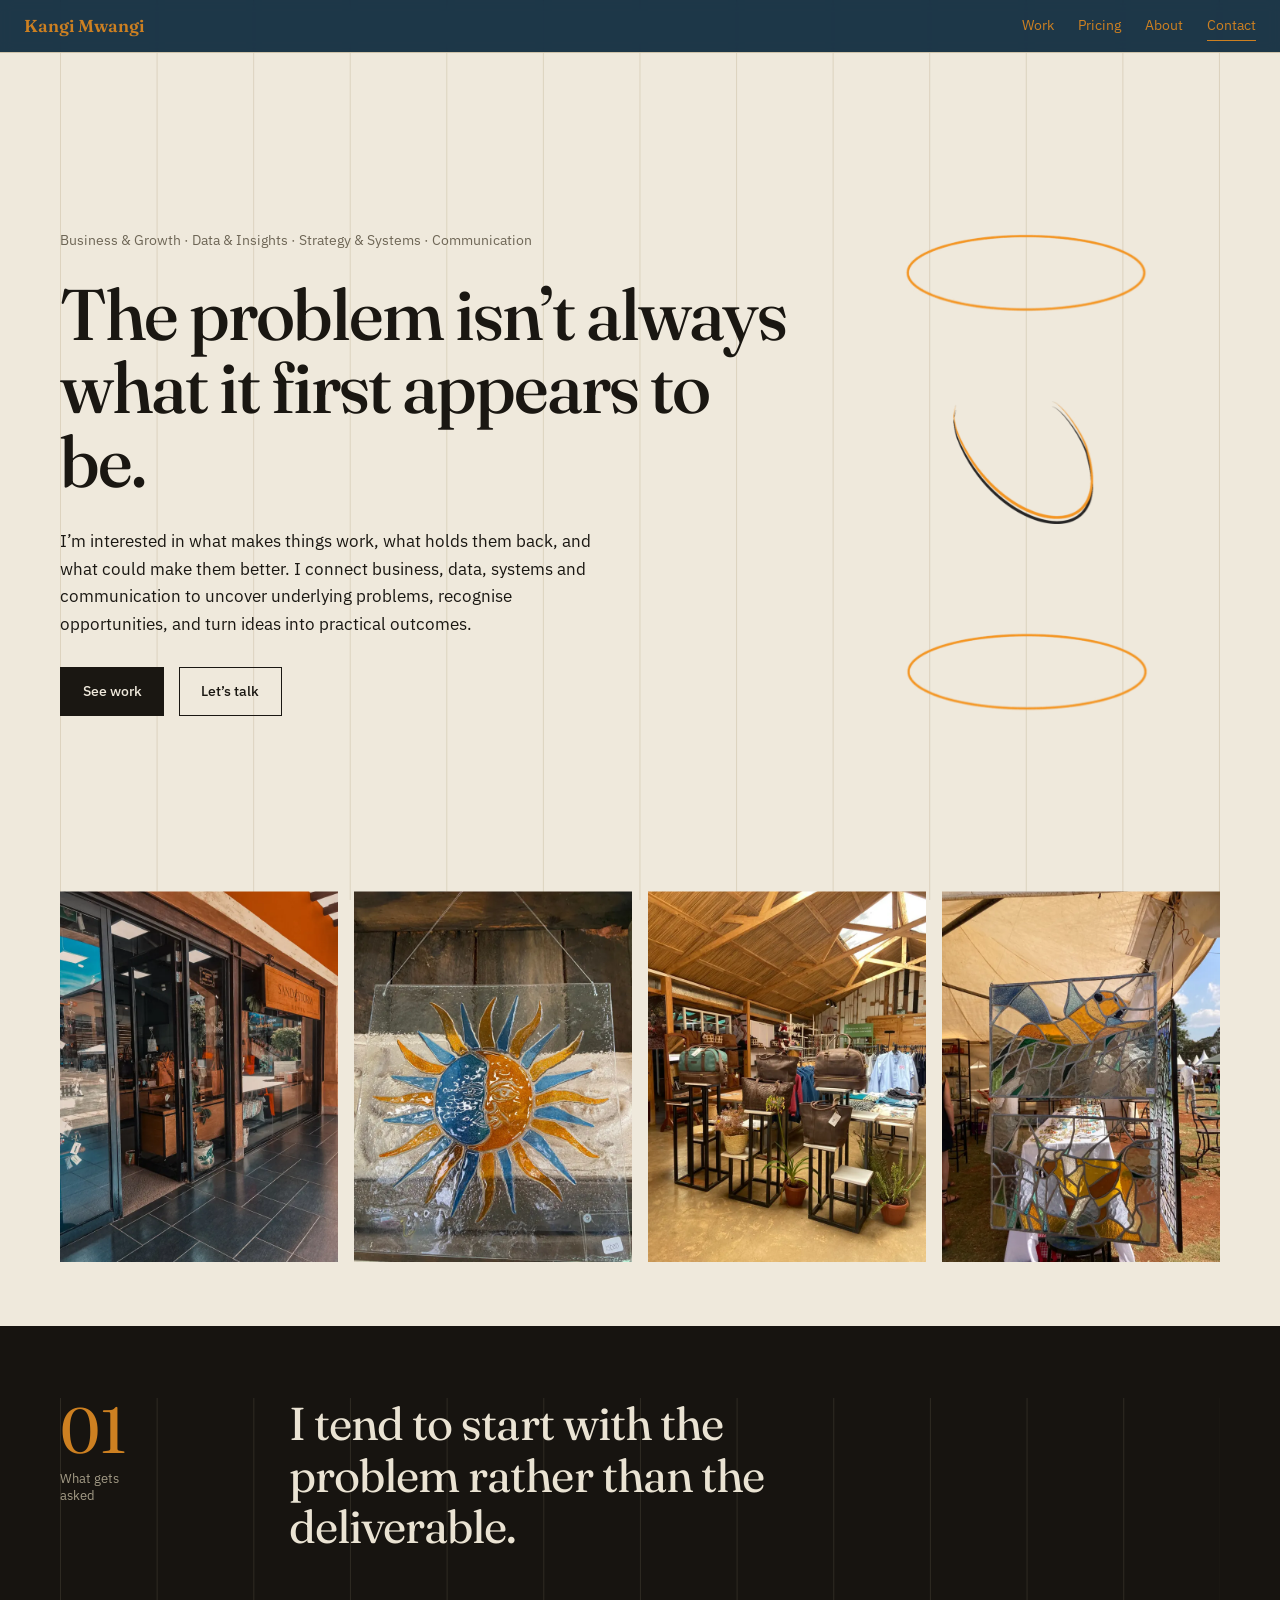
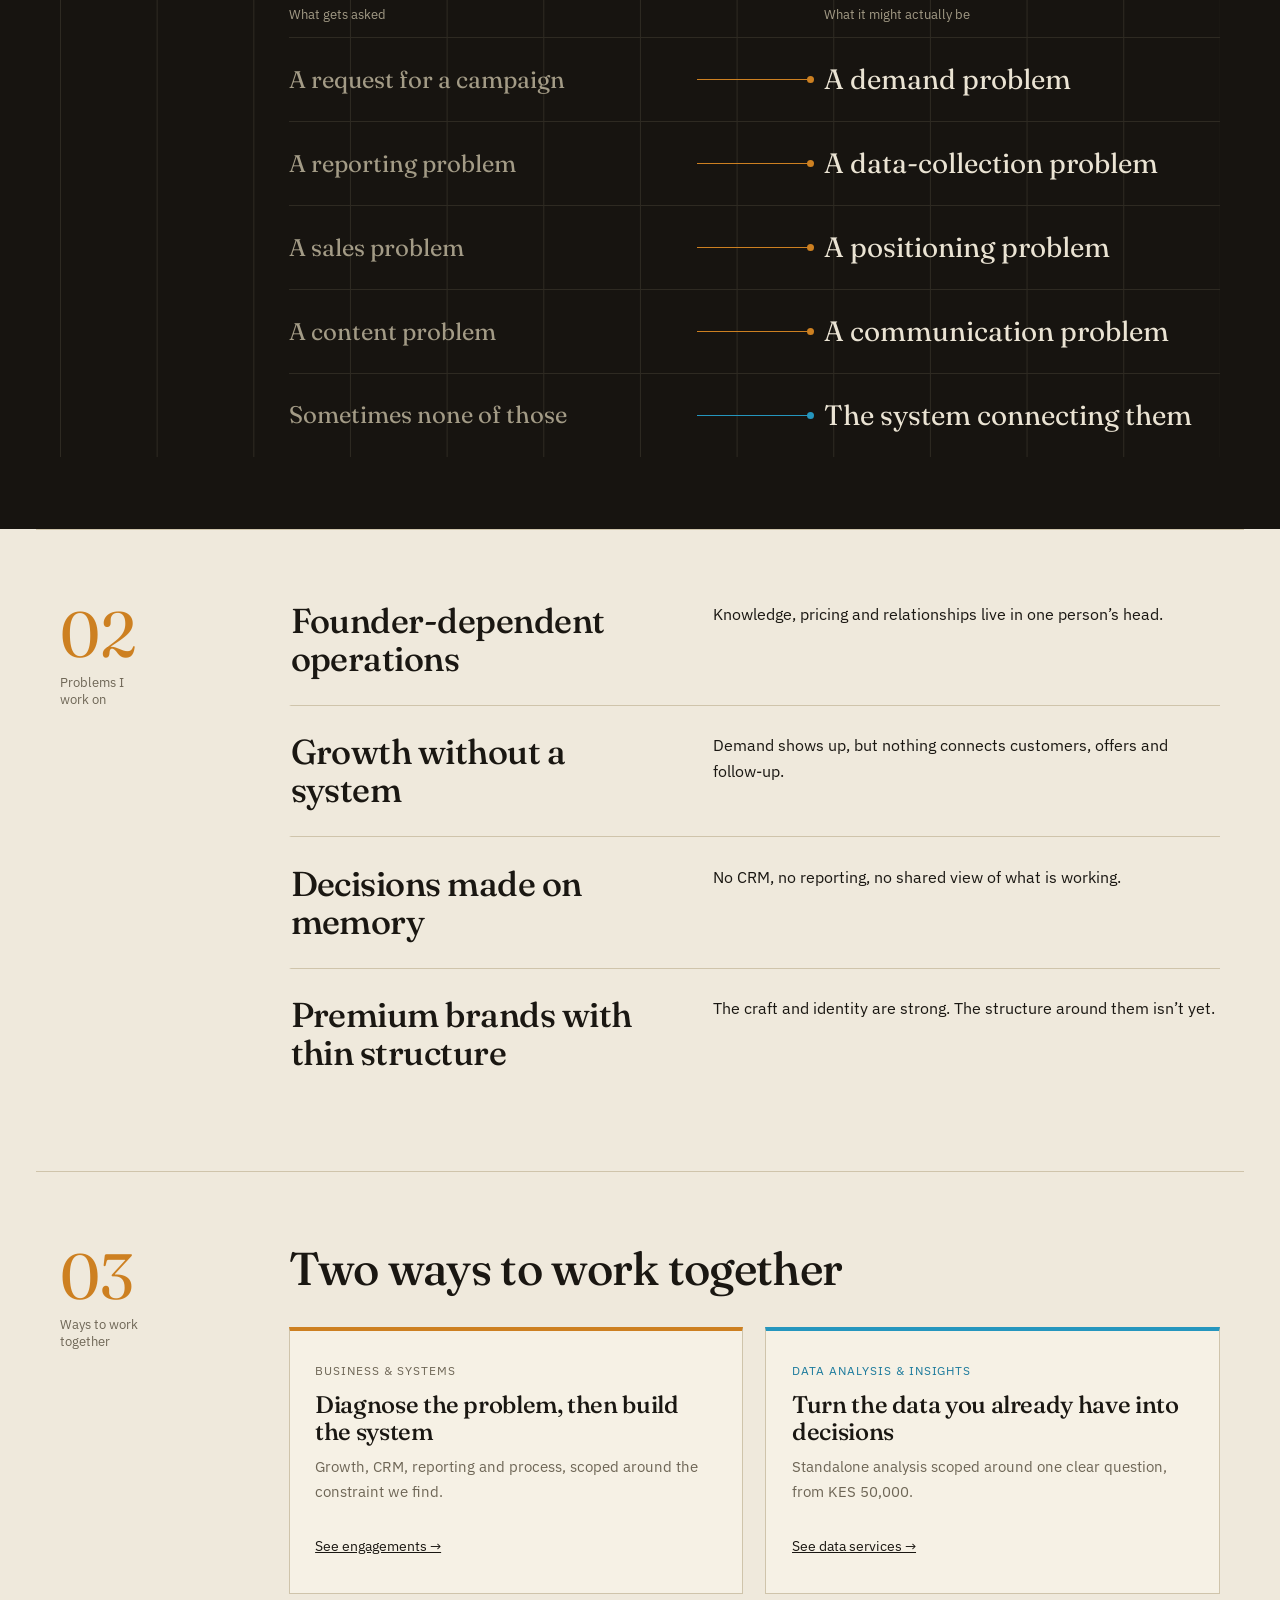
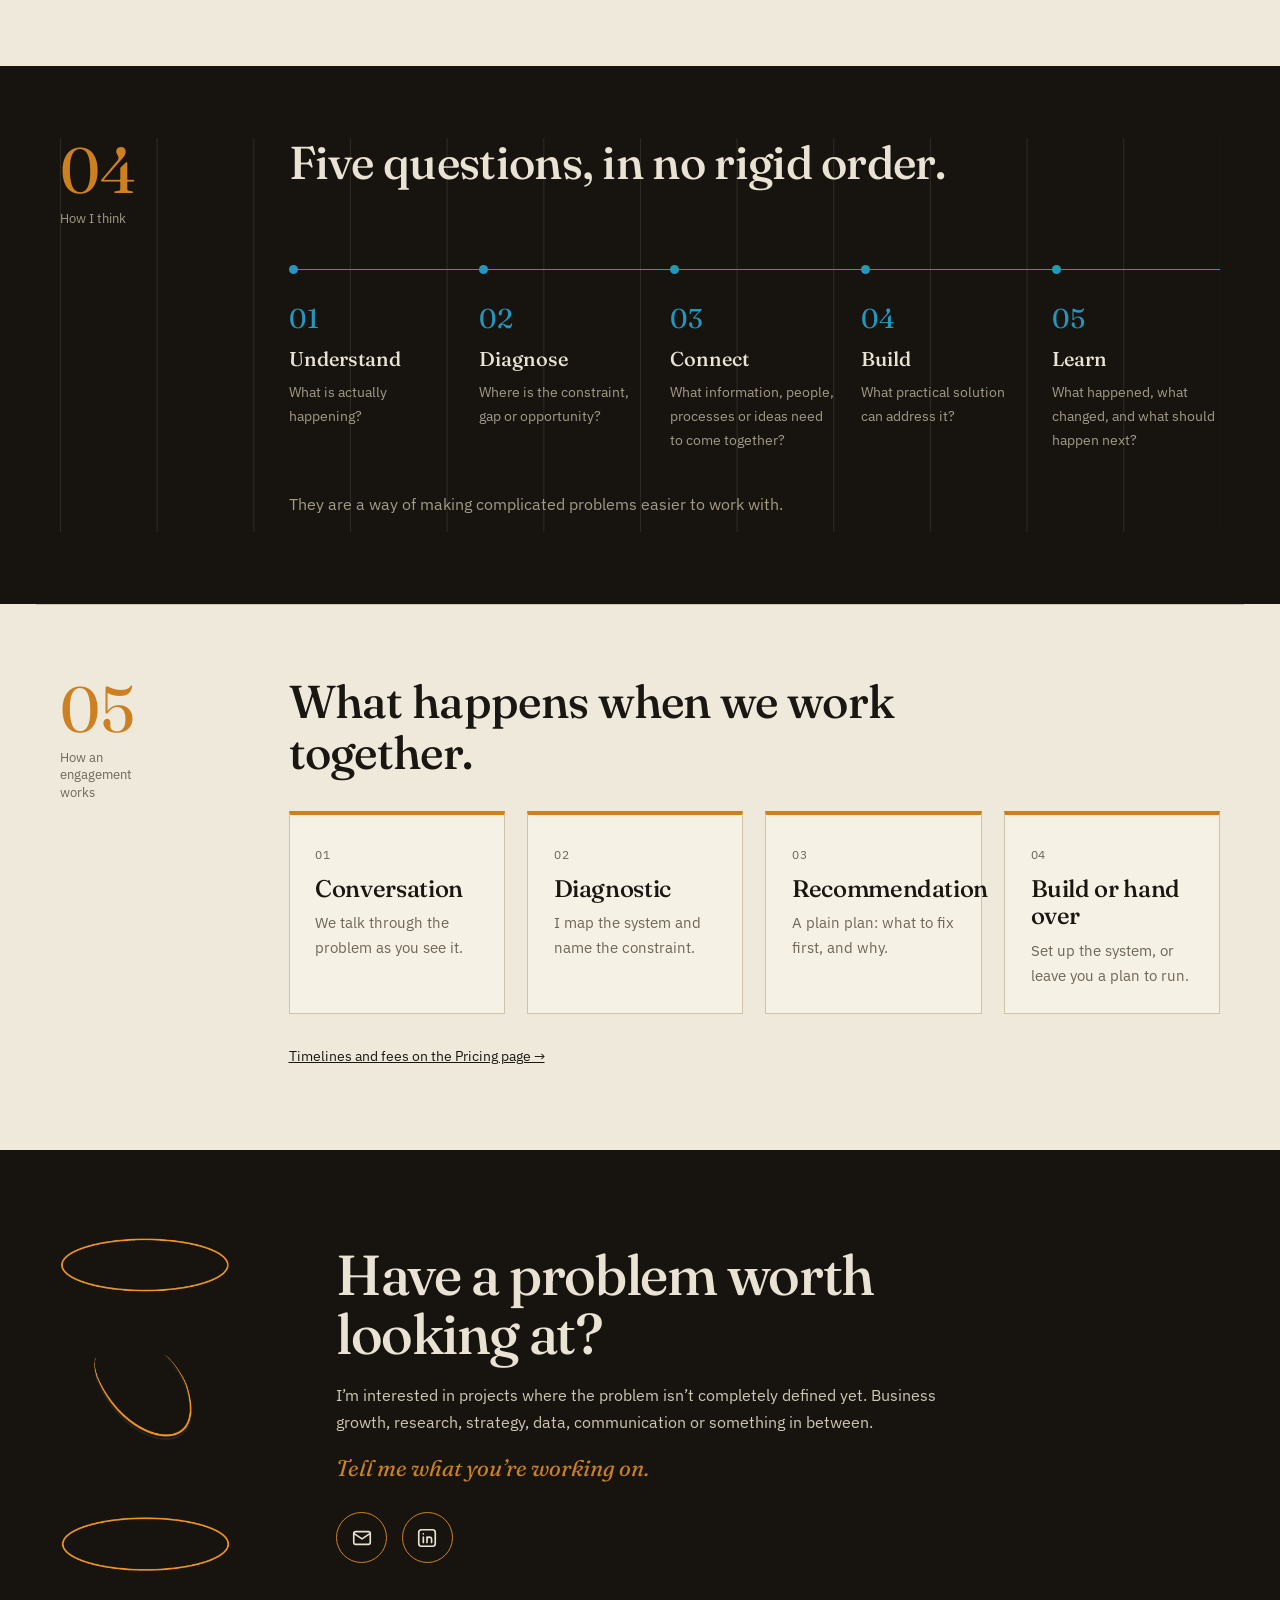
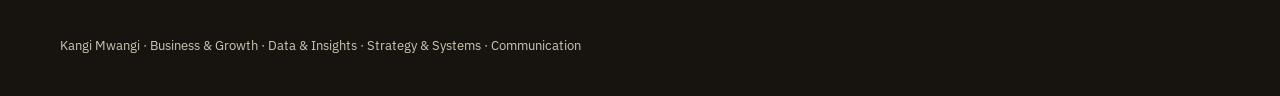
==== commit 8b4e3a2e: "Add files via upload" ====
--- a/index.html
+++ b/index.html
@@ -9,14 +9,14 @@
 <link href="https://fonts.googleapis.com/css2?family=Fraunces:ital,opsz,wght@0,9..144,400;0,9..144,500;0,9..144,600;1,9..144,400;1,9..144,500&family=IBM+Plex+Sans:wght@400;500;600&display=swap" rel="stylesheet">
 <link rel="stylesheet" href="style.css">
 <link rel="icon" href="favicon.png" type="image/x-icon">   
-</head><body><div class="gridlines" aria-hidden="true"></div><div class="gridglow" aria-hidden="true"></div><nav class="topnav" aria-label="Main"><a class="wordmark" href="index.html"><span>Kangi Mwangi</span></a><div class="navlinks"><a href="work.html">Work</a><a href="pricing.html">Pricing</a><a href="about.html">About</a><a href="#contact">Contact</a></div></nav><header id="top" class="hero"><div class="hero-text"><p class="kicker rise" style="--i:1">Business &amp; Growth · Data &amp; Insights · Strategy &amp; Systems · Communication</p><h1 class="rise" style="--i:2">The problem isn’t always what it first appears to be.</h1><p class="lede rise" style="--i:3">I’m interested in what makes things work, what holds them back, and what could make them better. I connect business, data, systems and communication to uncover underlying problems, recognise opportunities, and turn ideas into practical outcomes.</p><div class="actions rise" style="--i:4"><a class="btn btn-solid" href="work.html">See work</a><a class="btn" href="#contact">Let’s talk</a></div></div><div class="hero-mark" aria-hidden="true">
+</head><body><div class="gridlines" aria-hidden="true"></div><div class="gridglow" aria-hidden="true"></div><nav class="topnav" aria-label="Main"><a class="wordmark" href="index.html"><span>Kangi Mwangi</span></a><button class="menu" type="button" aria-label="Menu" aria-expanded="false"><span></span><span></span></button><div class="navlinks"><a href="work.html">Work</a><a href="pricing.html">Pricing</a><a href="about.html">About</a><a href="#contact">Contact</a></div></nav><header id="top" class="hero"><div class="hero-text"><p class="kicker rise" style="--i:1">Business &amp; Growth · Data &amp; Insights · Strategy &amp; Systems · Communication</p><h1 class="rise" style="--i:2">The problem isn’t always what it first appears to be.</h1><p class="lede rise" style="--i:3">I’m interested in what makes things work, what holds them back, and what could make them better. I connect business, data, systems and communication to uncover underlying problems, recognise opportunities, and turn ideas into practical outcomes.</p><div class="actions rise" style="--i:4"><a class="btn btn-solid" href="work.html">See work</a><a class="btn" href="#contact">Let’s talk</a></div></div><div class="hero-mark" aria-hidden="true">
     <div class="mark">
       <span class="p p-top"><img src="mark-top.png" alt=""></span>
       <span class="p p-mid"><img src="mark-mid.png" alt=""></span>
       <span class="p p-bot"><img src="mark-bot.png" alt=""></span>
     </div>
   </div>
-</header><main><section id="reframe" class="dark"><div class="row"><div class="rail"><span class="rail-num">01</span><span class="rail-label">What gets asked</span></div><div class="main wide"><p class="big-lede">I tend to start with the problem rather than the deliverable.</p><div class="reframe diagram" data-reveal>
+</header><section class="strip-s" aria-label="Selected work"><div class="gal strip" data-reveal><a class="gi" style="--i:0" href="work.html#sandstorm"><img src="sandstorm-store-720.webp" srcset="sandstorm-store-720.webp 720w, sandstorm-store-1400.webp 1400w" sizes="(max-width:900px) 80vw, 33vw" alt="Sandstorm Kenya storefront" loading="lazy" decoding="async"></a><a class="gi" style="--i:1" href="work.html#nakshi"><img src="nakshi-sun-2-720.webp" srcset="nakshi-sun-2-720.webp 720w, nakshi-sun-2-1400.webp 1400w" sizes="(max-width:900px) 80vw, 33vw" alt="Fused glass sun-and-moon panel hanging on a wooden wall" loading="lazy" decoding="async"></a><a class="gi" style="--i:2" href="work.html#sandstorm"><img src="sandstorm-showroom-720.webp" srcset="sandstorm-showroom-720.webp 720w, sandstorm-showroom-1400.webp 1400w" sizes="(max-width:900px) 80vw, 33vw" alt="Inside the Sandstorm Kenya showroom, with leather bags and apparel" loading="lazy" decoding="async"></a><a class="gi" style="--i:3" href="work.html#nakshi"><img src="nakshi-market-glass-720.webp" srcset="nakshi-market-glass-720.webp 720w, nakshi-market-glass-1400.webp 1400w" sizes="(max-width:900px) 80vw, 33vw" alt="Stained glass panels hanging at an outdoor market stall" loading="lazy" decoding="async"></a></div></section><main><section id="reframe" class="dark"><div class="row"><div class="rail"><span class="rail-num">01</span><span class="rail-label">What gets asked</span></div><div class="main wide"><p class="big-lede">I tend to start with the problem rather than the deliverable.</p><div class="reframe diagram" data-reveal>
         <div class="rf-head"><span>What gets asked</span><span></span><span>What it might actually be</span></div>
         <div class="rf-row" style="--d:.1s"><span class="rf-ask">A request for a campaign</span><span class="rf-line"></span><span class="rf-real">A demand problem</span></div>
         <div class="rf-row" style="--d:.4s"><span class="rf-ask">A reporting problem</span><span class="rf-line"></span><span class="rf-real">A data-collection problem</span></div>
--- a/style.css
+++ b/style.css
@@ -238,7 +238,7 @@
 .contact{padding:5.5rem 1.5rem 2.5rem}
 .contact-in{max-width:1160px;margin:0 auto;display:grid;grid-template-columns:minmax(150px,220px) minmax(0,1fr);gap:3.5rem;align-items:center}
 .contact .mark{--mw:clamp(120px,14vw,170px)}
-.contact .p img{filter:brightness(1.55)}
+.contact .p img{filter:none}
 .contact h2{font-size:clamp(2rem,4.4vw,3.6rem);line-height:1.05;letter-spacing:-.025em;max-width:16ch;margin-bottom:1.2rem;color:var(--panel-text)}
 .contact p{color:#CFC7B3}
 .contact .ask{font-family:var(--serif);font-style:italic;font-size:1.4rem;color:var(--gold)}
@@ -301,3 +301,23 @@
 .more{display:inline-block;margin-top:1.2rem;font-size:.9rem}
 .ic{display:flex;gap:.9rem;margin-top:1.6rem}.ic a{display:inline-flex;width:3.2rem;height:3.2rem;align-items:center;justify-content:center;border:1px solid var(--gold);border-radius:50%;color:var(--panel-text);transition:background .2s,color .2s,transform .2s}.ic a:hover{background:var(--gold);color:var(--ink);transform:translateY(-3px)}
 @media(max-width:900px){.g2c,.g3c,.g4c{grid-template-columns:1fr}.navlinks{display:flex;gap:1rem;font-size:.8rem}}
+
+/* v5: phone nav, phone diagram, galleries, touch */
+.menu{display:none;width:44px;height:44px;background:none;border:1px solid var(--line);cursor:pointer;flex-direction:column;align-items:center;justify-content:center;gap:6px}
+.menu span{width:20px;height:2px;background:var(--gold);transition:transform .25s}
+.diagram .dg-m,.dg-arrow{display:none}
+.gal{display:grid;grid-template-columns:repeat(6,minmax(0,1fr));gap:1rem;margin-top:2.4rem}
+.gi{display:block;overflow:hidden;grid-column:span 2;aspect-ratio:3/4;background:var(--sand,#E4DCCB)}.gi.w3{grid-column:span 3;aspect-ratio:4/5}
+.gi img{width:100%;height:100%;object-fit:cover;display:block;transition:transform .6s ease}.gi:hover img{transform:scale(1.05)}
+.js .gal[data-reveal] .gi{clip-path:inset(0 0 100% 0);transition:clip-path .9s ease calc(var(--i,0)*.12s)}.js .gal[data-reveal].in .gi{clip-path:inset(0)}
+.strip-s{position:relative;z-index:1;padding:0 1.5rem 4rem}.gal.strip{grid-template-columns:repeat(4,minmax(0,1fr));max-width:1160px;margin:0 auto}.strip .gi{grid-column:span 1}
+.btn,.more{min-height:44px;display:inline-flex;align-items:center}
+@media(hover:none){.card{box-shadow:4px 4px 0 var(--gold)}.card.d{box-shadow:4px 4px 0 var(--blue)}.card:active{transform:translate(2px,2px)}}
+@media(max-width:900px){
+.menu{display:flex}.navlinks{display:none;position:absolute;top:100%;left:0;right:0;flex-direction:column;gap:0;background:rgba(0,30,52,.98);border-bottom:1px solid var(--line)}
+.topnav.open .navlinks{display:flex}.navlinks a{padding:1rem 1.5rem;font-size:1rem;border-top:1px solid var(--line)}
+.topnav.open .menu span:first-child{transform:translateY(4px) rotate(45deg)}.topnav.open .menu span:last-child{transform:translateY(-4px) rotate(-45deg)}
+.diagram .dg-d{display:none}.diagram .dg-m{display:block;min-width:0;width:100%;max-width:460px;margin:0 auto}.dg-arrow{display:block;text-align:center;color:var(--blue);font-size:1.6rem;margin:.4rem 0}
+.gal{display:flex;overflow-x:auto;scroll-snap-type:x mandatory;gap:.8rem;margin-right:-1.2rem;padding-right:1.2rem}.gi,.gi.w3{flex:0 0 76vw;scroll-snap-align:start;aspect-ratio:4/5}
+.strip-s{padding:0 1.2rem 2.5rem}.gal.strip{margin:0}}
+@media(prefers-reduced-motion:reduce){.js .gal[data-reveal] .gi{clip-path:none!important}}
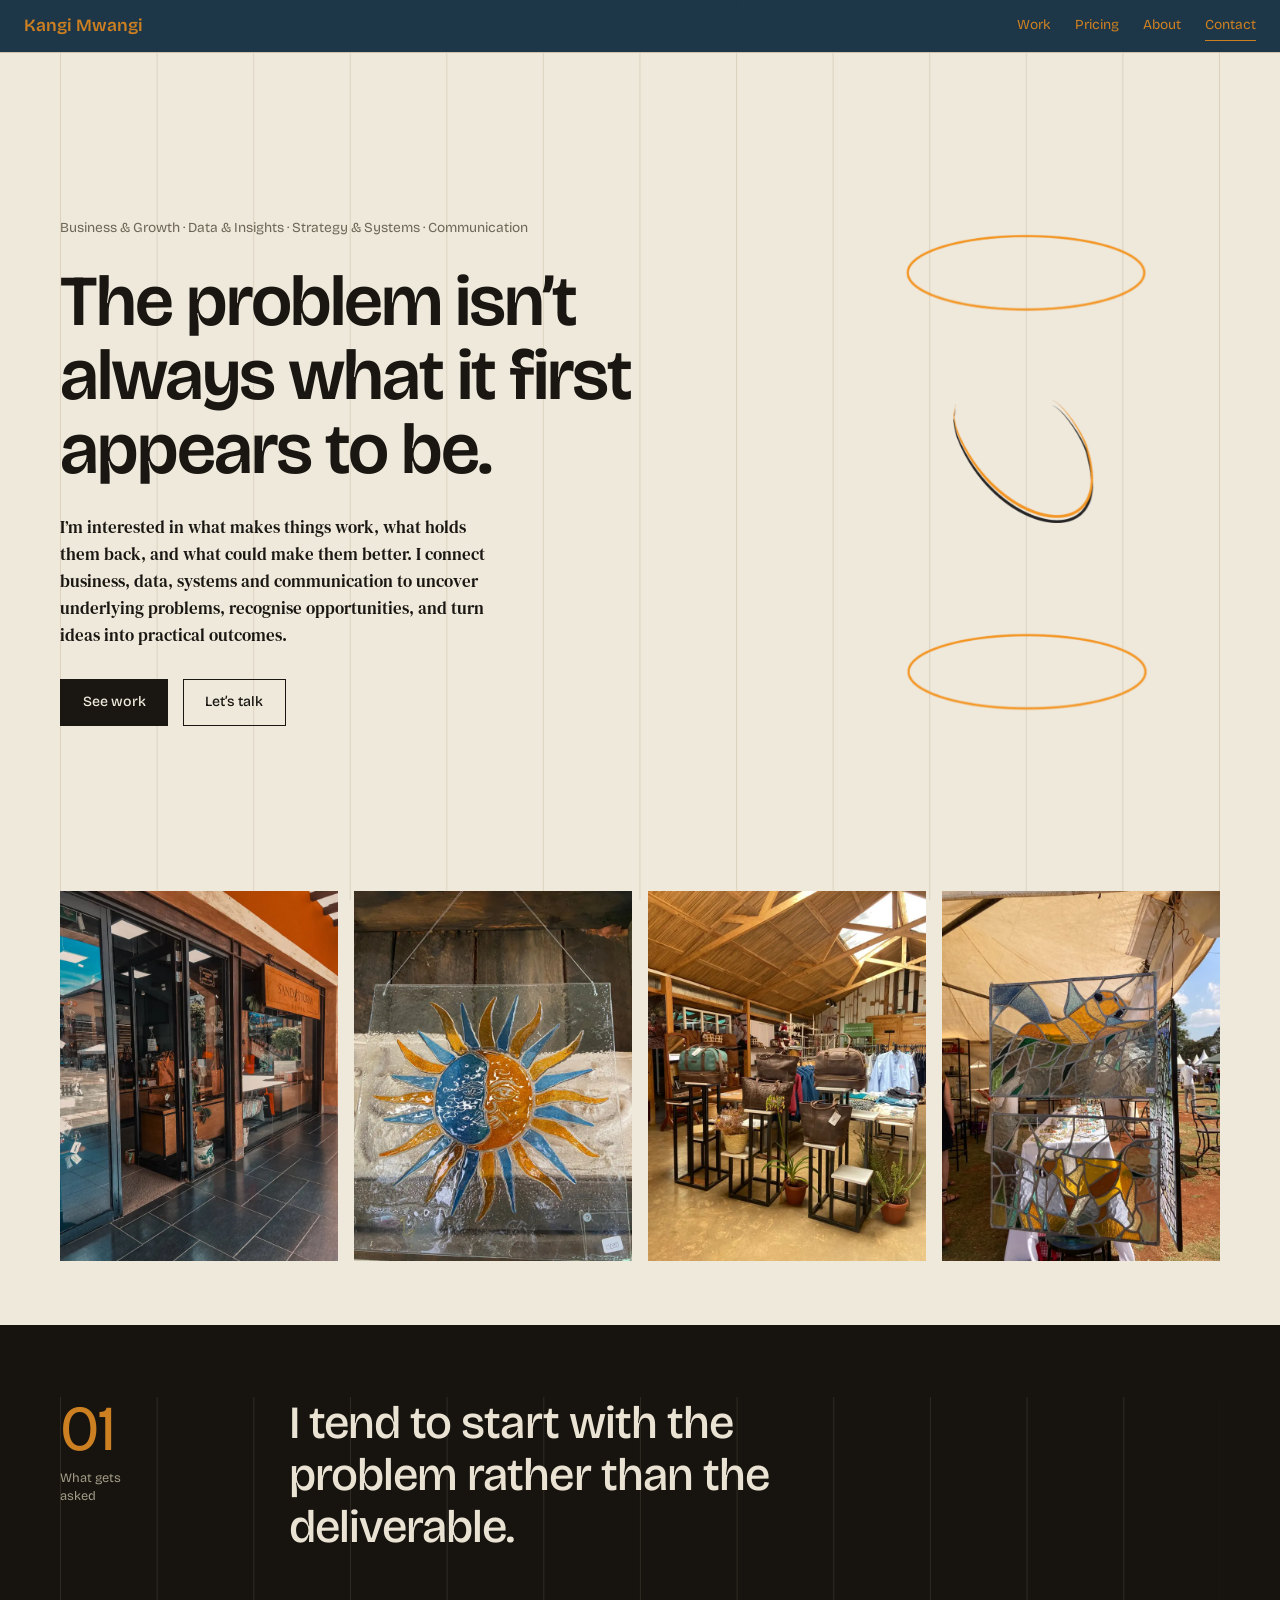
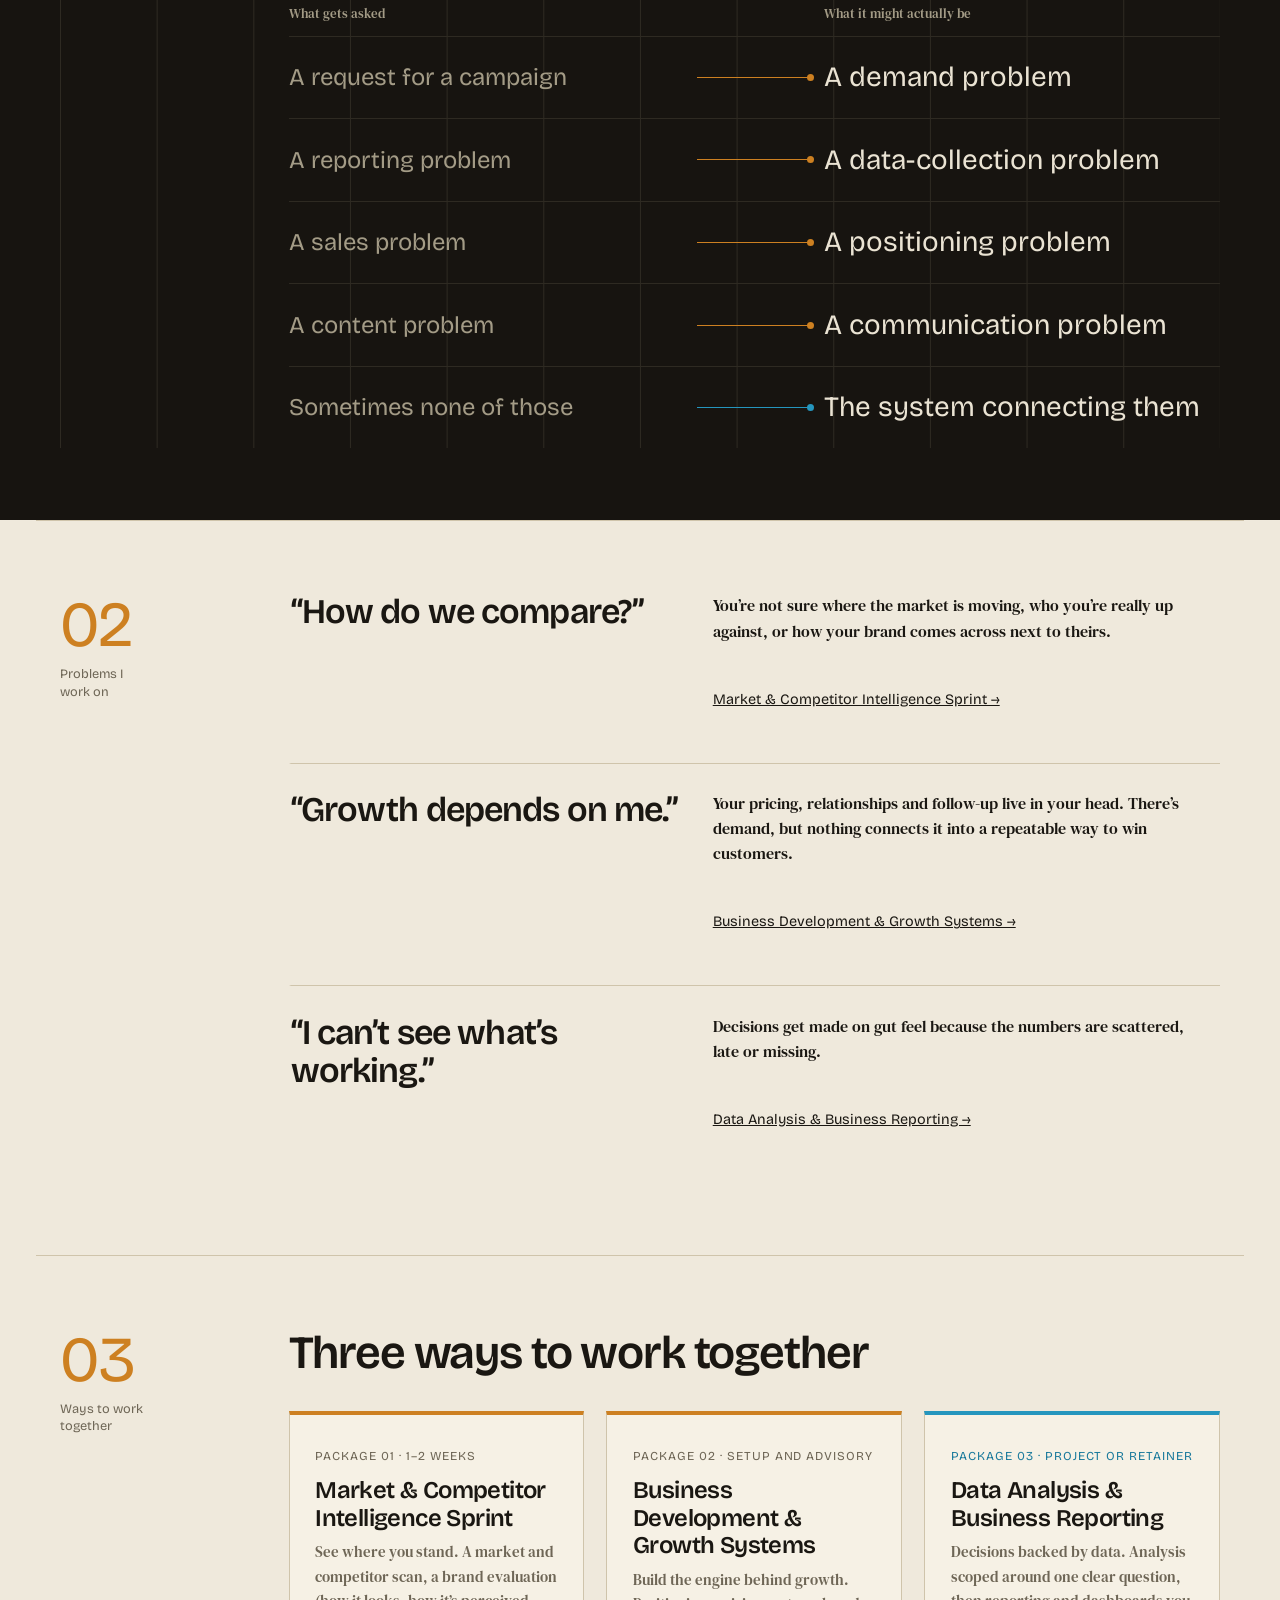
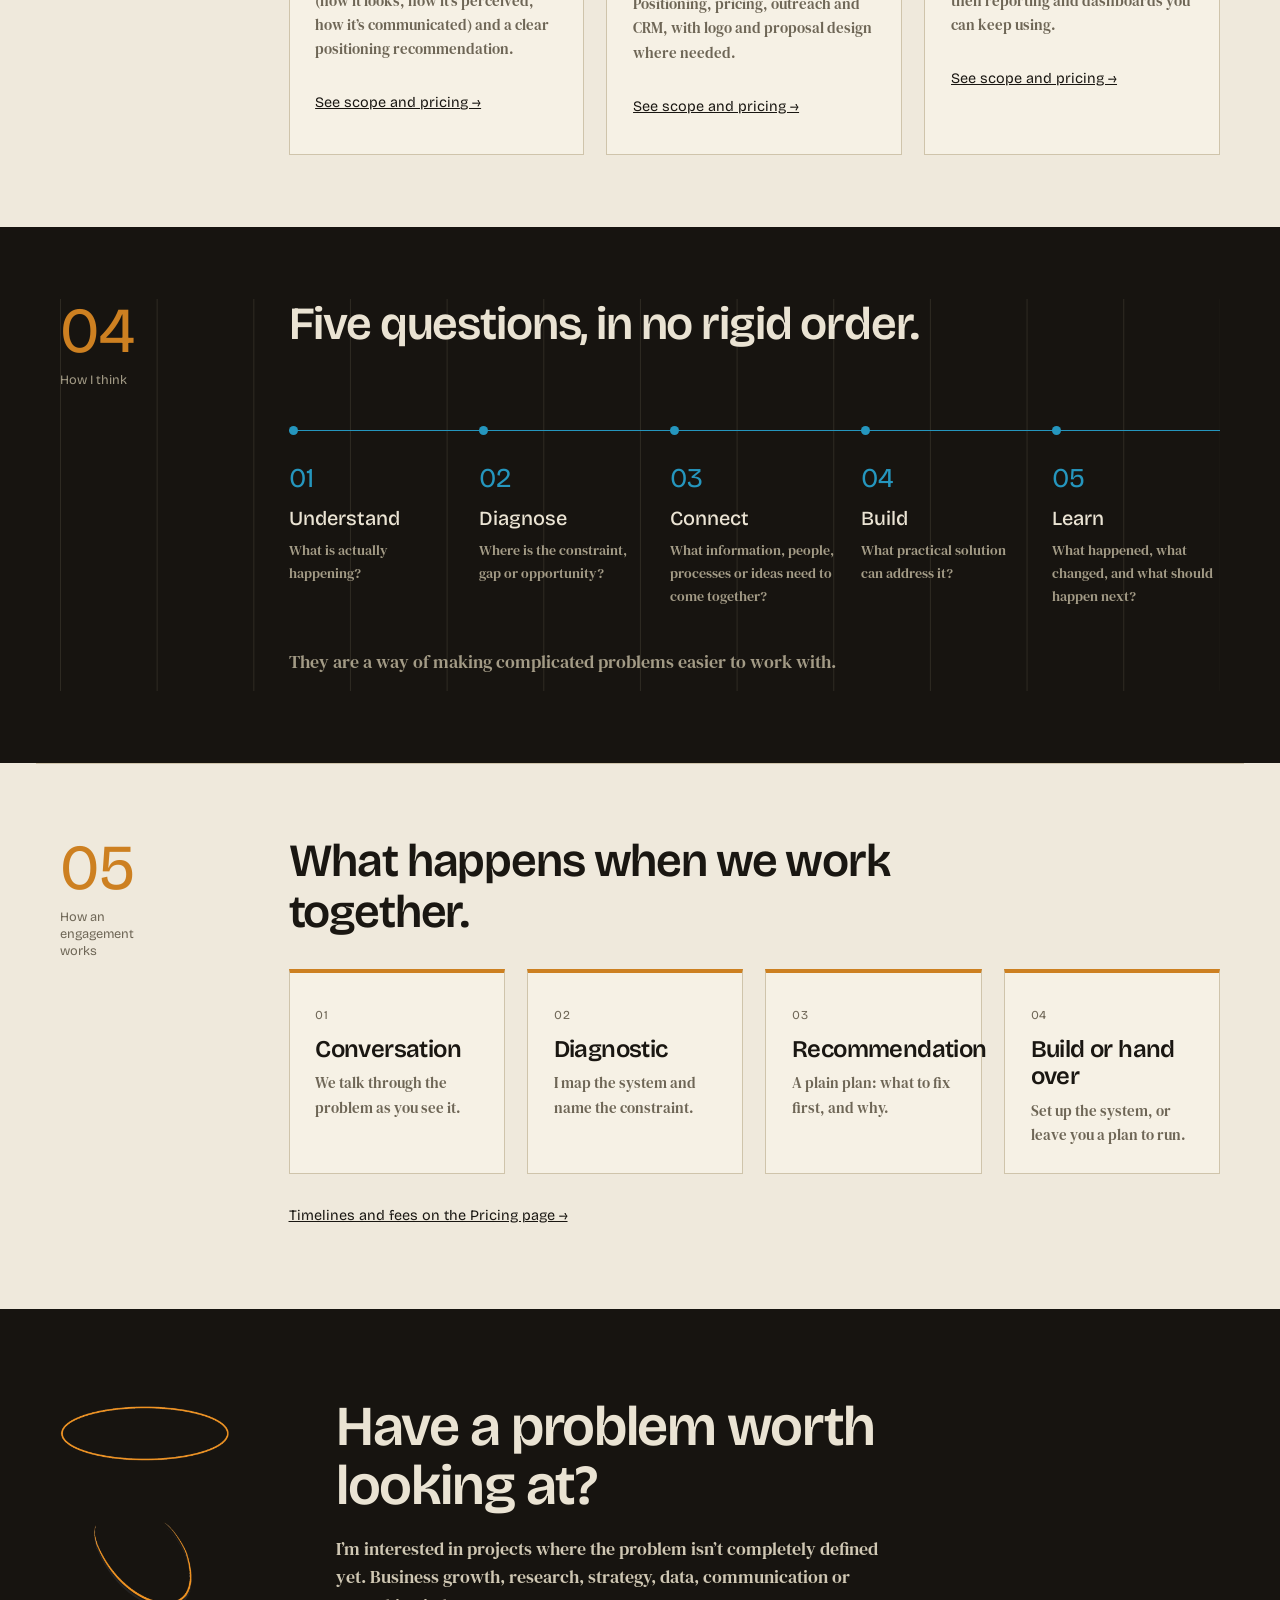
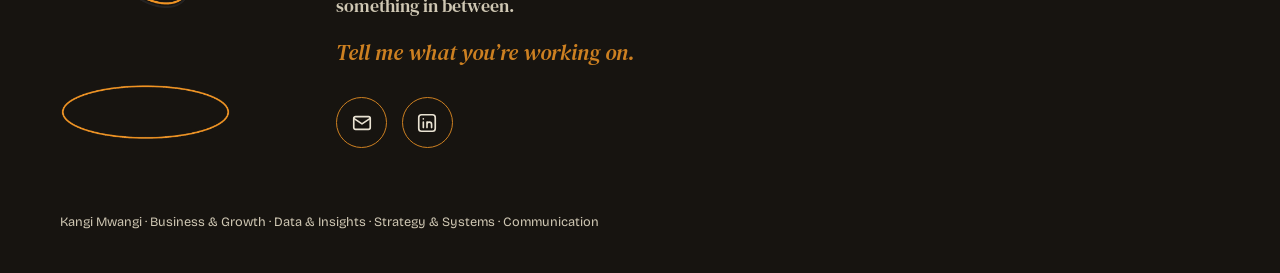
==== commit f2c09e47: "Add files via upload" ====
--- a/index.html
+++ b/index.html
@@ -6,7 +6,7 @@
 <title>Kangi Mwangi — Business, data, systems and communication</title><meta name="description" content="Business growth, systems and data analysis for small businesses and organisations.">
 <link rel="preconnect" href="https://fonts.googleapis.com">
 <link rel="preconnect" href="https://fonts.gstatic.com" crossorigin>
-<link href="https://fonts.googleapis.com/css2?family=Fraunces:ital,opsz,wght@0,9..144,400;0,9..144,500;0,9..144,600;1,9..144,400;1,9..144,500&family=IBM+Plex+Sans:wght@400;500;600&display=swap" rel="stylesheet">
+<link href="https://fonts.googleapis.com/css2?family=Bricolage+Grotesque:opsz,wght@12..96,400..800&family=DM+Serif+Display:ital@0;1&family=DM+Serif+Text:ital@0;1&display=swap" rel="stylesheet">
 <link rel="stylesheet" href="style.css">
 <link rel="icon" href="favicon.png" type="image/x-icon">   
 </head><body><div class="gridlines" aria-hidden="true"></div><div class="gridglow" aria-hidden="true"></div><nav class="topnav" aria-label="Main"><a class="wordmark" href="index.html"><span>Kangi Mwangi</span></a><button class="menu" type="button" aria-label="Menu" aria-expanded="false"><span></span><span></span></button><div class="navlinks"><a href="work.html">Work</a><a href="pricing.html">Pricing</a><a href="about.html">About</a><a href="#contact">Contact</a></div></nav><header id="top" class="hero"><div class="hero-text"><p class="kicker rise" style="--i:1">Business &amp; Growth · Data &amp; Insights · Strategy &amp; Systems · Communication</p><h1 class="rise" style="--i:2">The problem isn’t always what it first appears to be.</h1><p class="lede rise" style="--i:3">I’m interested in what makes things work, what holds them back, and what could make them better. I connect business, data, systems and communication to uncover underlying problems, recognise opportunities, and turn ideas into practical outcomes.</p><div class="actions rise" style="--i:4"><a class="btn btn-solid" href="work.html">See work</a><a class="btn" href="#contact">Let’s talk</a></div></div><div class="hero-mark" aria-hidden="true">
@@ -23,7 +23,7 @@
         <div class="rf-row" style="--d:.7s"><span class="rf-ask">A sales problem</span><span class="rf-line"></span><span class="rf-real">A positioning problem</span></div>
         <div class="rf-row" style="--d:1s"><span class="rf-ask">A content problem</span><span class="rf-line"></span><span class="rf-real">A communication problem</span></div>
         <div class="rf-row last" style="--d:1.4s"><span class="rf-ask">Sometimes none of those</span><span class="rf-line"></span><span class="rf-real">The system connecting them</span></div>
-      </div></div></div></section><section id="problems"><div class="row"><div class="rail"><span class="rail-num">02</span><span class="rail-label">Problems I work on</span></div><div class="main wide"><article class="focus-item"><h3>Founder-dependent operations</h3><div><p>Knowledge, pricing and relationships live in one person’s head.</p></div></article><article class="focus-item"><h3>Growth without a system</h3><div><p>Demand shows up, but nothing connects customers, offers and follow-up.</p></div></article><article class="focus-item"><h3>Decisions made on memory</h3><div><p>No CRM, no reporting, no shared view of what is working.</p></div></article><article class="focus-item"><h3>Premium brands with thin structure</h3><div><p>The craft and identity are strong. The structure around them isn’t yet.</p></div></article></div></div></section><section id="ways"><div class="row"><div class="rail"><span class="rail-num">03</span><span class="rail-label">Ways to work together</span></div><div class="main wide"><h3 class="section-title">Two ways to work together</h3><div class="g2c" data-reveal><div class="card " style="--i:0"><span class="k">Business &amp; systems</span><h3>Diagnose the problem, then build the system</h3><p>Growth, CRM, reporting and process, scoped around the constraint we find.</p><a class="more" href="pricing.html">See engagements →</a></div><div class="card d" style="--i:1"><span class="k">Data Analysis &amp; Insights</span><h3>Turn the data you already have into decisions</h3><p>Standalone analysis scoped around one clear question, from KES 50,000.</p><a class="more" href="pricing.html#data">See data services →</a></div></div></div></div></section><section id="think" class="dark"><div class="row"><div class="rail"><span class="rail-num">04</span><span class="rail-label">How I think</span></div><div class="main wide"><h3 class="section-title">Five questions, in no rigid order.</h3><ol class="steps diagram" data-reveal>
+      </div></div></div></section><section id="problems"><div class="row"><div class="rail"><span class="rail-num">02</span><span class="rail-label">Problems I work on</span></div><div class="main wide"><article class="focus-item"><h3>“How do we compare?”</h3><div><p>You’re not sure where the market is moving, who you’re really up against, or how your brand comes across next to theirs.</p><p><a class="more" href="pricing.html#sprint">Market &amp; Competitor Intelligence Sprint →</a></p></div></article><article class="focus-item"><h3>“Growth depends on me.”</h3><div><p>Your pricing, relationships and follow-up live in your head. There’s demand, but nothing connects it into a repeatable way to win customers.</p><p><a class="more" href="pricing.html#bd">Business Development &amp; Growth Systems →</a></p></div></article><article class="focus-item"><h3>“I can’t see what’s working.”</h3><div><p>Decisions get made on gut feel because the numbers are scattered, late or missing.</p><p><a class="more" href="pricing.html#data">Data Analysis &amp; Business Reporting →</a></p></div></article></div></div></section><section id="ways"><div class="row"><div class="rail"><span class="rail-num">03</span><span class="rail-label">Ways to work together</span></div><div class="main wide"><h3 class="section-title">Three ways to work together</h3><div class="g3c" data-reveal><div class="card " style="--i:0"><span class="k">Package 01 · 1–2 weeks</span><h3>Market &amp; Competitor Intelligence Sprint</h3><p>See where you stand. A market and competitor scan, a brand evaluation (how it looks, how it’s perceived, how it’s communicated) and a clear positioning recommendation.</p><a class="more" href="pricing.html#sprint">See scope and pricing →</a></div><div class="card " style="--i:1"><span class="k">Package 02 · Setup and advisory</span><h3>Business Development &amp; Growth Systems</h3><p>Build the engine behind growth. Positioning, pricing, outreach and CRM, with logo and proposal design where needed.</p><a class="more" href="pricing.html#bd">See scope and pricing →</a></div><div class="card d" style="--i:2"><span class="k">Package 03 · Project or retainer</span><h3>Data Analysis &amp; Business Reporting</h3><p>Decisions backed by data. Analysis scoped around one clear question, then reporting and dashboards you can keep using.</p><a class="more" href="pricing.html#data">See scope and pricing →</a></div></div></div></div></section><section id="think" class="dark"><div class="row"><div class="rail"><span class="rail-num">04</span><span class="rail-label">How I think</span></div><div class="main wide"><h3 class="section-title">Five questions, in no rigid order.</h3><ol class="steps diagram" data-reveal>
         <li style="--d:.2s"><span class="pnum">01</span><strong>Understand</strong><p>What is actually happening?</p></li>
         <li style="--d:.6s"><span class="pnum">02</span><strong>Diagnose</strong><p>Where is the constraint, gap or opportunity?</p></li>
         <li style="--d:1s"><span class="pnum">03</span><strong>Connect</strong><p>What information, people, processes or ideas need to come together?</p></li>
--- a/style.css
+++ b/style.css
@@ -10,13 +10,13 @@
   --panel-text:#EAE3D3;
   --panel-muted:#A39B86;
   --panel-line:#2E2A22;
-  --serif:"Fraunces", Georgia, serif;
-  --sans:"IBM Plex Sans", Helvetica, Arial, sans-serif;
+  --serif:"Bricolage Grotesque",Helvetica,Arial,sans-serif;/* headline + UI face */
+  --sans:"DM Serif Text",Georgia,serif;/* body face */--disp:"DM Serif Display",Georgia,serif;
   --wrap:calc(1160px + 3rem);
 }
 *{box-sizing:border-box;margin:0;padding:0}
 html{scroll-behavior:smooth;scroll-padding-top:72px}
-body{font-family:var(--sans);background:var(--paper);color:var(--ink);line-height:1.65;font-size:16px;-webkit-font-smoothing:antialiased}
+body{font-family:var(--sans);background:var(--paper);color:var(--ink);line-height:1.6;font-size:18px;font-synthesis:none;-webkit-font-smoothing:antialiased}
 a{color:inherit}
 img{max-width:100%}
 :focus-visible{outline:2px solid var(--blue);outline-offset:3px}
@@ -321,3 +321,12 @@
 .gal{display:flex;overflow-x:auto;scroll-snap-type:x mandatory;gap:.8rem;margin-right:-1.2rem;padding-right:1.2rem}.gi,.gi.w3{flex:0 0 76vw;scroll-snap-align:start;aspect-ratio:4/5}
 .strip-s{padding:0 1.2rem 2.5rem}.gal.strip{margin:0}}
 @media(prefers-reduced-motion:reduce){.js .gal[data-reveal] .gi{clip-path:none!important}}
+
+/* v6: Bricolage = headlines + UI, DM Serif Text = body, DM Serif Display = stat and pull quotes */
+.btn,.card .k,.contact .foot-line,.foot-line,.kicker,.menu,.more,.navlinks a,.pill,.rail-label,.seg button,.tags,.tier .t,.toolkit th,h4{font-family:var(--serif)}
+.stat-num,.quote,.about-lead,.pull p{font-family:var(--disp)}.case-sub,.contact .ask{font-family:var(--sans)}svg text{font-family:var(--serif)}
+h1,h2,h3{font-weight:600;letter-spacing:-.025em}.big-lede{font-weight:500}strong,b{font-family:var(--serif);font-weight:600}
+.seg{display:inline-flex;border:1px solid var(--line);margin-top:1.6rem}.seg button{font-family:var(--serif);font-size:.9rem;background:none;border:0;padding:.7rem 1.2rem;min-height:44px;cursor:pointer;color:var(--muted)}.seg button.on{background:var(--ink);color:var(--paper)}
+body[data-cur=usd] .kes,body[data-cur=kes] .usd{display:none}
+.card ul{margin:.8rem 0 0;padding-left:1.1rem;font-size:.95rem}.card li{margin:.25rem 0}.card .tag-line{font-size:1.02rem;margin:.1rem 0 0}
+.tier{border-top:1px solid var(--line);margin-top:1.1rem;padding-top:.9rem}.tier .t{font-size:.82rem;letter-spacing:.06em;text-transform:uppercase;color:var(--muted)}.tier .pr{margin:.2rem 0 .3rem}.tier p{margin:0;font-size:.92rem}
